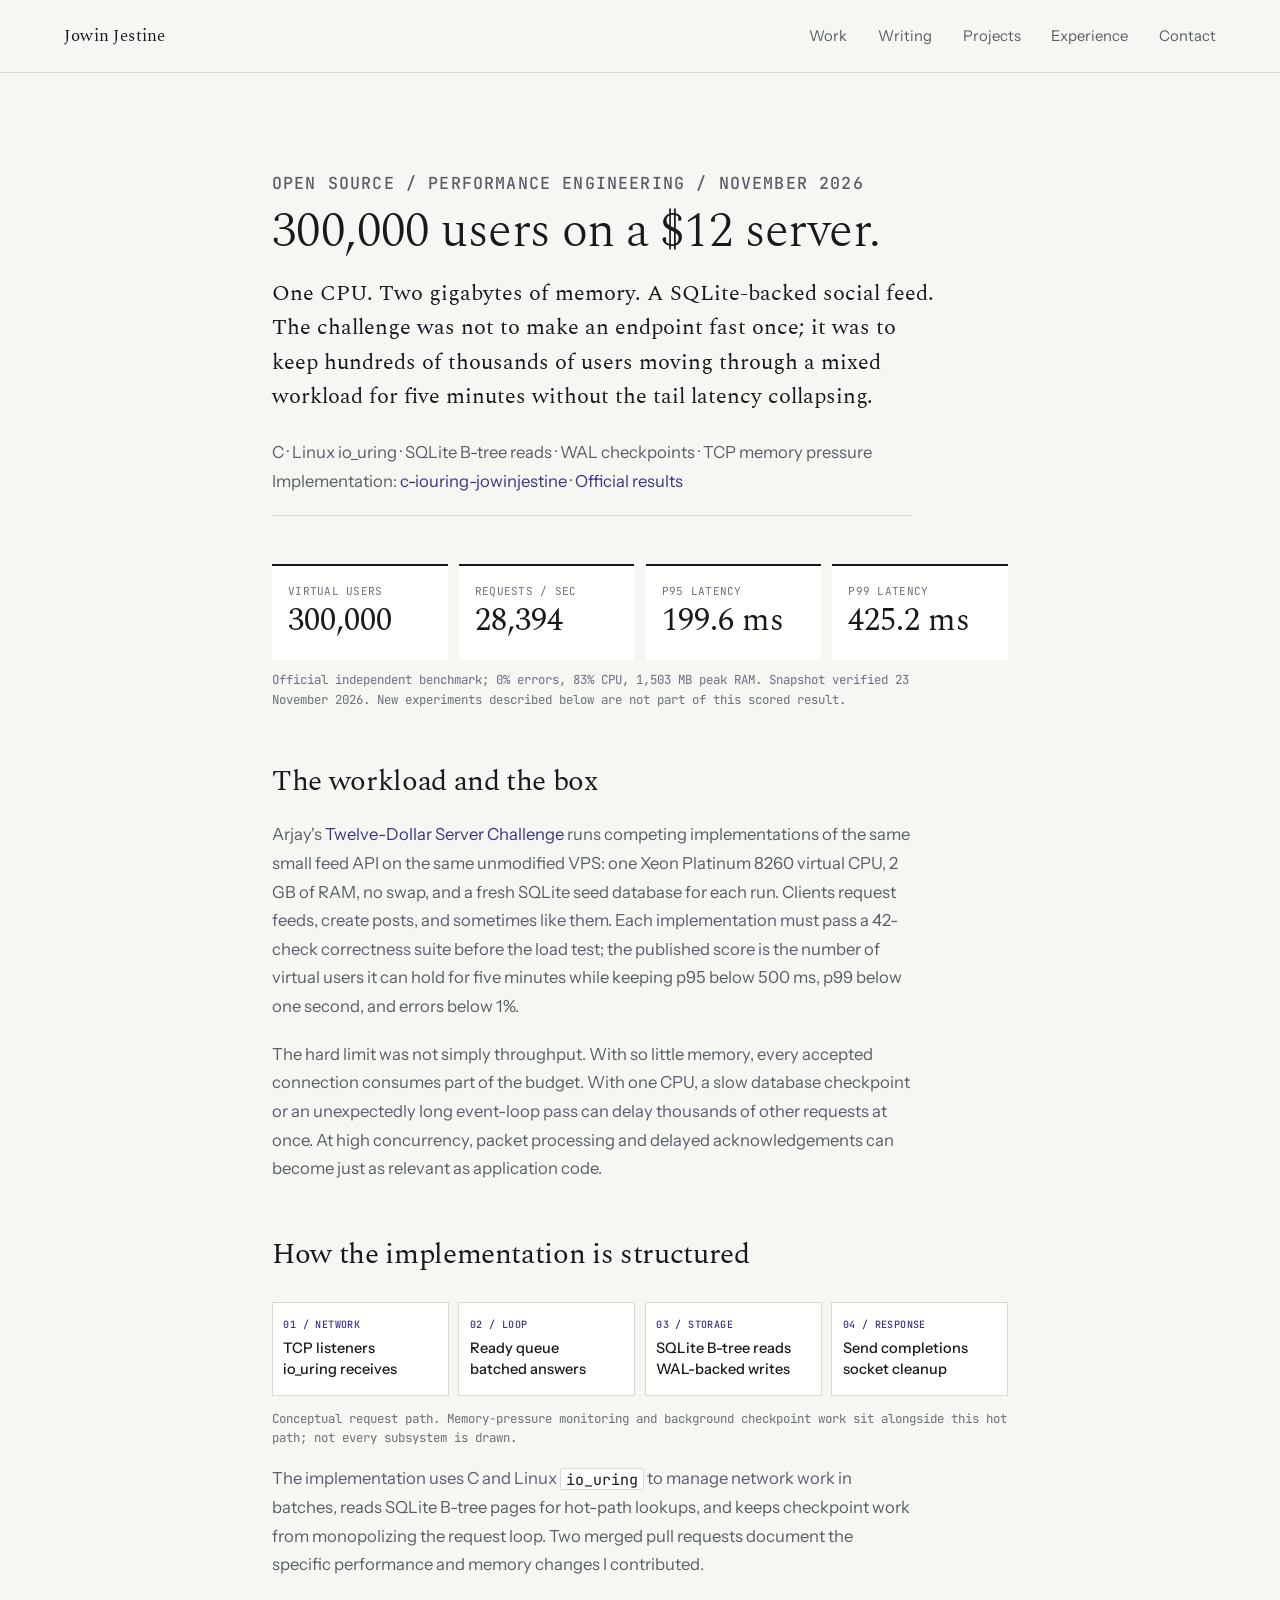
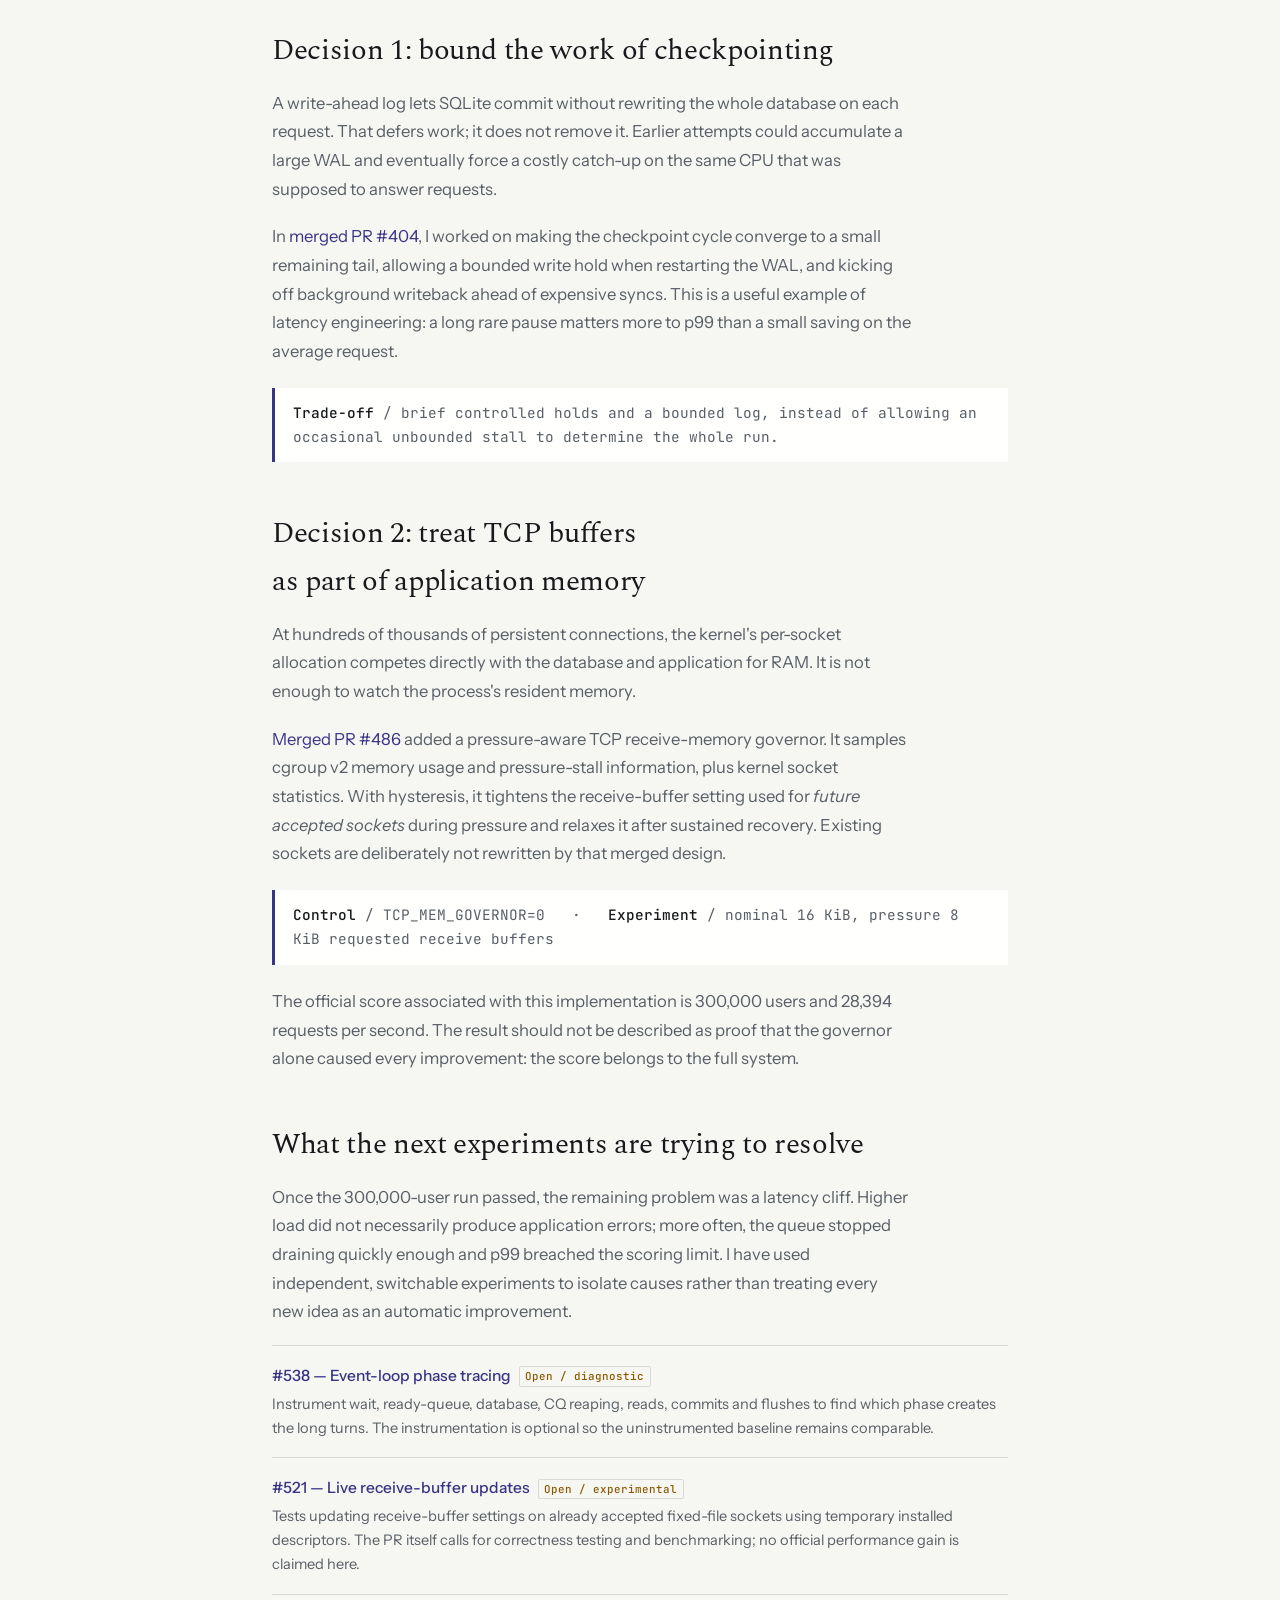
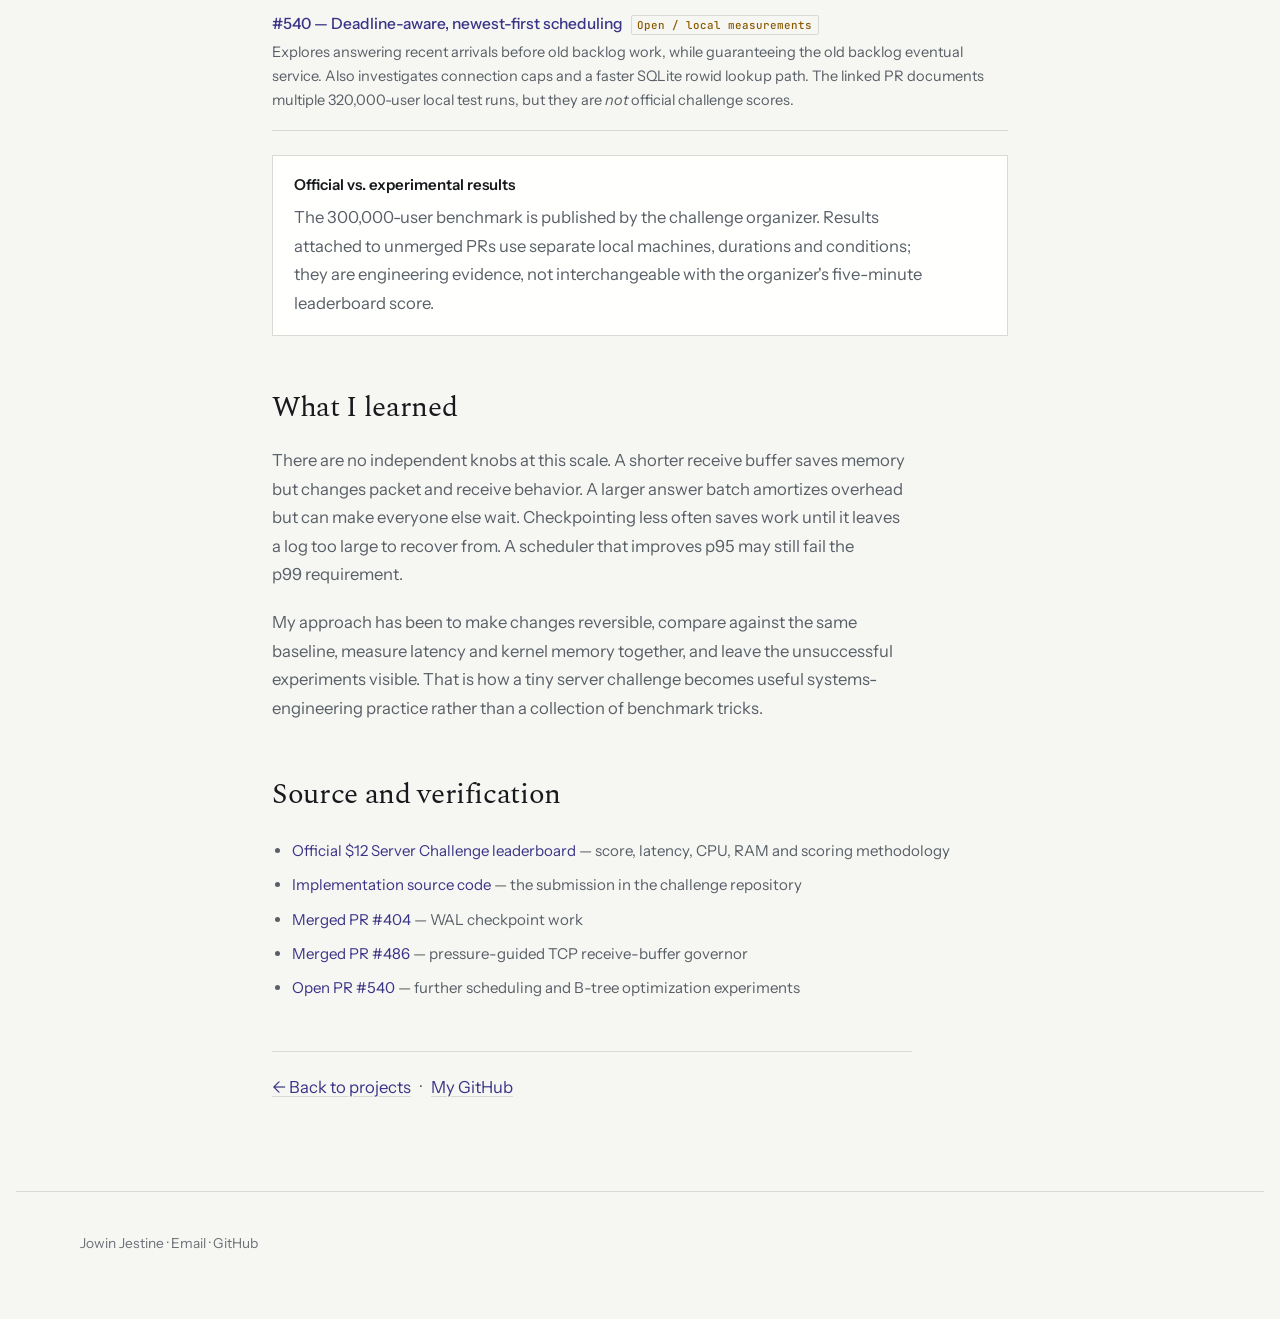
==== projects/twelve-dollar-server.html @ 4c132a5d "feat: add verified $12 Server Challenge engineering case study" ====
<!DOCTYPE html>
<html lang="en">
<head>
<meta charset="UTF-8" />
<meta name="viewport" content="width=device-width, initial-scale=1" />
<title>300,000 users on a $12 server — Jowin Jestine</title>
<meta name="description" content="Engineering case study: 300,000 concurrent virtual users and 28,394 requests/second on one 1-vCPU, 2-GB server, with C, io_uring, SQLite and pressure-aware memory control. Verified leaderboard results and the PR history." />
<meta name="theme-color" content="#f6f6f3" />
<link rel="canonical" href="https://jowinjestine.github.io/projects/twelve-dollar-server.html" />
<link rel="icon" href="/favicon.svg" type="image/svg+xml" />
<meta property="og:type" content="article" />
<meta property="og:title" content="300,000 users on a $12 server — Jowin Jestine" />
<meta property="og:description" content="What 1 vCPU and 2 GB taught me about io_uring, SQLite WAL, memory pressure and tail latency." />
<meta property="og:url" content="https://jowinjestine.github.io/projects/twelve-dollar-server.html" />
<meta property="og:image" content="https://jowinjestine.github.io/og-image.png" />
<meta name="twitter:card" content="summary_large_image" />
<link rel="preconnect" href="https://fonts.googleapis.com" />
<link rel="preconnect" href="https://fonts.gstatic.com" crossorigin />
<link href="https://fonts.googleapis.com/css2?family=Spectral:ital,wght@0,300;0,400;0,600;1,400&family=Instrument+Sans:wght@400;500;600&family=JetBrains+Mono:wght@400&display=swap" rel="stylesheet" />
<link rel="stylesheet" href="/styles.css?v=14" />
<link rel="stylesheet" href="/projects/server-challenge.css?v=1" />
</head>
<body>
<a class="skip" href="#main">Skip to content</a>
<header class="masthead">
  <a class="wordmark" href="/">Jowin&nbsp;Jestine</a>
  <nav aria-label="Sections">
    <a href="/#work">Work</a><a href="/#writing">Writing</a><a href="/#projects">Projects</a><a href="/#experience">Experience</a><a href="/#contact">Contact</a>
  </nav>
</header>
<main id="main">
<article class="post challenge-post">
  <p class="challenge-kicker">Open source / performance engineering / November 2026</p>
  <h1>300,000 users on a $12 server.</h1>
  <p class="challenge-lede">One CPU. Two gigabytes of memory. A SQLite-backed social feed. The challenge was not to make an endpoint fast once; it was to keep hundreds of thousands of users moving through a mixed workload for five minutes without the tail latency collapsing.</p>
  <p class="post-meta">C · Linux io_uring · SQLite B-tree reads · WAL checkpoints · TCP memory pressure<br />Implementation: <a href="https://github.com/arjaythedev/twelve-dollar-server-challenge/tree/main/submissions/c-iouring-jowinjestine">c-iouring-jowinjestine</a> · <a href="https://benchmarks.arjaythedev.com/12-dollar-server/leaderboard">Official results</a></p>

  <dl class="challenge-metrics" aria-label="Official five-minute hold results">
    <div><dt>Virtual users</dt><dd>300,000</dd></div>
    <div><dt>Requests / sec</dt><dd>28,394</dd></div>
    <div><dt>p95 latency</dt><dd>199.6 ms</dd></div>
    <div><dt>p99 latency</dt><dd>425.2 ms</dd></div>
  </dl>
  <p class="challenge-caption">Official independent benchmark; 0% errors, 83% CPU, 1,503 MB peak RAM. Snapshot verified 23 November 2026. New experiments described below are not part of this scored result.</p>

  <h2>The workload and the box</h2>
  <p>Arjay's <a href="https://github.com/arjaythedev/twelve-dollar-server-challenge">Twelve-Dollar Server Challenge</a> runs competing implementations of the same small feed API on the same unmodified VPS: one Xeon Platinum 8260 virtual CPU, 2 GB of RAM, no swap, and a fresh SQLite seed database for each run. Clients request feeds, create posts, and sometimes like them. Each implementation must pass a 42-check correctness suite before the load test; the published score is the number of virtual users it can hold for five minutes while keeping p95 below 500 ms, p99 below one second, and errors below 1%.</p>
  <p>The hard limit was not simply throughput. With so little memory, every accepted connection consumes part of the budget. With one CPU, a slow database checkpoint or an unexpectedly long event-loop pass can delay thousands of other requests at once. At high concurrency, packet processing and delayed acknowledgements can become just as relevant as application code.</p>

  <h2>How the implementation is structured</h2>
  <figure class="challenge-flow" aria-label="Simplified server request flow from sockets through scheduling to SQLite and replies">
    <div><dt>01 / network</dt><dd>TCP listeners<br />io_uring receives</dd></div>
    <div><dt>02 / loop</dt><dd>Ready queue<br />batched answers</dd></div>
    <div><dt>03 / storage</dt><dd>SQLite B-tree reads<br />WAL-backed writes</dd></div>
    <div><dt>04 / response</dt><dd>Send completions<br />socket cleanup</dd></div>
    <figcaption>Conceptual request path. Memory-pressure monitoring and background checkpoint work sit alongside this hot path; not every subsystem is drawn.</figcaption>
  </figure>
  <p>The implementation uses C and Linux <code>io_uring</code> to manage network work in batches, reads SQLite B-tree pages for hot-path lookups, and keeps checkpoint work from monopolizing the request loop. Two merged pull requests document the specific performance and memory changes I contributed.</p>

  <h2>Decision 1: bound the work of checkpointing</h2>
  <p>A write-ahead log lets SQLite commit without rewriting the whole database on each request. That defers work; it does not remove it. Earlier attempts could accumulate a large WAL and eventually force a costly catch-up on the same CPU that was supposed to answer requests.</p>
  <p>In <a href="https://github.com/arjaythedev/twelve-dollar-server-challenge/pull/404">merged PR #404</a>, I worked on making the checkpoint cycle converge to a small remaining tail, allowing a bounded write hold when restarting the WAL, and kicking off background writeback ahead of expensive syncs. This is a useful example of latency engineering: a long rare pause matters more to p99 than a small saving on the average request.</p>
  <div class="challenge-code"><strong>Trade-off</strong> / brief controlled holds and a bounded log, instead of allowing an occasional unbounded stall to determine the whole run.</div>

  <h2>Decision 2: treat TCP buffers as part of application memory</h2>
  <p>At hundreds of thousands of persistent connections, the kernel's per-socket allocation competes directly with the database and application for RAM. It is not enough to watch the process's resident memory.</p>
  <p><a href="https://github.com/arjaythedev/twelve-dollar-server-challenge/pull/486">Merged PR #486</a> added a pressure-aware TCP receive-memory governor. It samples cgroup v2 memory usage and pressure-stall information, plus kernel socket statistics. With hysteresis, it tightens the receive-buffer setting used for <em>future accepted sockets</em> during pressure and relaxes it after sustained recovery. Existing sockets are deliberately not rewritten by that merged design.</p>
  <div class="challenge-code"><strong>Control</strong> / TCP_MEM_GOVERNOR=0 &nbsp; · &nbsp; <strong>Experiment</strong> / nominal 16 KiB, pressure 8 KiB requested receive buffers</div>
  <p>The official score associated with this implementation is 300,000 users and 28,394 requests per second. The result should not be described as proof that the governor alone caused every improvement: the score belongs to the full system.</p>

  <h2>What the next experiments are trying to resolve</h2>
  <p>Once the 300,000-user run passed, the remaining problem was a latency cliff. Higher load did not necessarily produce application errors; more often, the queue stopped draining quickly enough and p99 breached the scoring limit. I have used independent, switchable experiments to isolate causes rather than treating every new idea as an automatic improvement.</p>
  <ul class="challenge-prs">
    <li><strong><a href="https://github.com/arjaythedev/twelve-dollar-server-challenge/pull/538">#538 — Event-loop phase tracing</a> <span class="challenge-status open">Open / diagnostic</span></strong><span>Instrument wait, ready-queue, database, CQ reaping, reads, commits and flushes to find which phase creates the long turns. The instrumentation is optional so the uninstrumented baseline remains comparable.</span></li>
    <li><strong><a href="https://github.com/arjaythedev/twelve-dollar-server-challenge/pull/521">#521 — Live receive-buffer updates</a> <span class="challenge-status open">Open / experimental</span></strong><span>Tests updating receive-buffer settings on already accepted fixed-file sockets using temporary installed descriptors. The PR itself calls for correctness testing and benchmarking; no official performance gain is claimed here.</span></li>
    <li><strong><a href="https://github.com/arjaythedev/twelve-dollar-server-challenge/pull/540">#540 — Deadline-aware, newest-first scheduling</a> <span class="challenge-status open">Open / local measurements</span></strong><span>Explores answering recent arrivals before old backlog work, while guaranteeing the old backlog eventual service. Also investigates connection caps and a faster SQLite rowid lookup path. The linked PR documents multiple 320,000-user local test runs, but they are <em>not</em> official challenge scores.</span></li>
  </ul>
  <div class="challenge-notice"><strong>Official vs. experimental results</strong><p>The 300,000-user benchmark is published by the challenge organizer. Results attached to unmerged PRs use separate local machines, durations and conditions; they are engineering evidence, not interchangeable with the organizer's five-minute leaderboard score.</p></div>

  <h2>What I learned</h2>
  <p>There are no independent knobs at this scale. A shorter receive buffer saves memory but changes packet and receive behavior. A larger answer batch amortizes overhead but can make everyone else wait. Checkpointing less often saves work until it leaves a log too large to recover from. A scheduler that improves p95 may still fail the p99 requirement.</p>
  <p>My approach has been to make changes reversible, compare against the same baseline, measure latency and kernel memory together, and leave the unsuccessful experiments visible. That is how a tiny server challenge becomes useful systems-engineering practice rather than a collection of benchmark tricks.</p>

  <h2>Source and verification</h2>
  <ul class="challenge-sources">
    <li><a href="https://benchmarks.arjaythedev.com/12-dollar-server/leaderboard">Official $12 Server Challenge leaderboard</a> — score, latency, CPU, RAM and scoring methodology</li>
    <li><a href="https://github.com/arjaythedev/twelve-dollar-server-challenge/tree/main/submissions/c-iouring-jowinjestine">Implementation source code</a> — the submission in the challenge repository</li>
    <li><a href="https://github.com/arjaythedev/twelve-dollar-server-challenge/pull/404">Merged PR #404</a> — WAL checkpoint work</li>
    <li><a href="https://github.com/arjaythedev/twelve-dollar-server-challenge/pull/486">Merged PR #486</a> — pressure-guided TCP receive-buffer governor</li>
    <li><a href="https://github.com/arjaythedev/twelve-dollar-server-challenge/pull/540">Open PR #540</a> — further scheduling and B-tree optimization experiments</li>
  </ul>
  <p class="post-back"><a href="/#projects">← Back to projects</a> &nbsp; · &nbsp; <a href="https://github.com/jowinjestine">My GitHub</a></p>
</article>
</main>
<footer><p>Jowin Jestine · <a href="mailto:jowinjestine@gmail.com">Email</a> · <a href="https://github.com/jowinjestine">GitHub</a></p></footer>
</body>
</html>
---- styles.css ----
/* ═══════════════════════════════════════════════════════════════════════
   Jowin Jestine — portfolio
   Concept: a lab printout. Neutral chart stock, ink type, hairline rules,
   and one bold element (the spectrum). Deliberately committed to a single
   light look rather than a dark variant; the whole idea is paper.
   ═══════════════════════════════════════════════════════════════════════ */

:root {
  /* Palette — five values and two status inks, nothing else */
  --paper:  #f6f6f3;
  --card:   #fffffe;
  --ink:    #17191c;
  --ink-2:  #585f66;
  --ink-3:  #6b7178;
  --rule:   #d9dad4;
  --accent: #3a3486;
  --ok:     #2c6047;
  --wait:   #8a5a00;

  /* Type */
  --display: 'Spectral', Georgia, 'Times New Roman', serif;
  --sans: 'Instrument Sans', system-ui, -apple-system, sans-serif;
  --mono: 'JetBrains Mono', ui-monospace, 'SF Mono', Menlo, monospace;

  /* Measure and rhythm */
  --page: 78rem;
  --text: 40rem;
  --gap: clamp(3.5rem, 7vw, 7rem);
}

*, *::before, *::after { box-sizing: border-box; }

html {
  color-scheme: light;
  -webkit-text-size-adjust: 100%;
  scroll-behavior: smooth;
}

body {
  margin: 0;
  background: var(--paper);
  color: var(--ink);
  font: 400 17px/1.65 var(--sans);
  font-feature-settings: 'kern' 1;
  -webkit-font-smoothing: antialiased;
  text-rendering: optimizeLegibility;
}

@media (prefers-reduced-motion: reduce) {
  html { scroll-behavior: auto; }
  *, *::before, *::after {
    animation-duration: 0.01ms !important;
    transition-duration: 0.01ms !important;
  }
}

/* ── Type basics ──────────────────────────────────────────────────────── */
h1, h2, h3, h4, h5 {
  font-family: var(--display);
  font-weight: 400;
  letter-spacing: -0.012em;
  margin: 0;
  text-wrap: balance;
}
p { margin: 0 0 1.15em; max-width: var(--text); text-wrap: pretty; }
p:last-child { margin-bottom: 0; }
strong { font-weight: 600; }

a { color: inherit; text-decoration: none; }

/* Links inside prose get an underline that sits away from the baseline */
.case a, .lede a, .projects a, .contact-list a, .pub a {
  text-decoration: underline;
  text-decoration-thickness: 1px;
  text-underline-offset: 0.22em;
  text-decoration-color: var(--rule);
  transition: text-decoration-color 0.15s, color 0.15s;
}
.case a:hover, .lede a:hover, .projects a:hover,
.contact-list a:hover, .pub a:hover {
  color: var(--accent);
  text-decoration-color: var(--accent);
}

:where(a, button, summary, [tabindex]):focus-visible {
  outline: 2px solid var(--accent);
  outline-offset: 3px;
  border-radius: 1px;
}

.skip {
  position: fixed;
  top: 0.5rem;
  left: 0.5rem;
  z-index: 100;
  padding: 0.6rem 1rem;
  background: var(--ink);
  color: var(--paper);
  font-size: 0.85rem;
  transform: translateY(-180%);
  transition: transform 0.16s ease;
}
.skip:focus-visible { transform: translateY(0); outline-offset: 0; }

/* ── Masthead ─────────────────────────────────────────────────────────── */
.masthead {
  position: sticky;
  top: 0;
  z-index: 50;
  display: flex;
  align-items: baseline;
  justify-content: space-between;
  gap: 2rem;
  padding: 1.35rem clamp(1.25rem, 5vw, 4rem);
  background: var(--paper);
  border-bottom: 1px solid var(--rule);
}
.wordmark {
  font-family: var(--display);
  font-size: 1.05rem;
  letter-spacing: 0.01em;
}
.masthead nav {
  display: flex;
  gap: clamp(1rem, 2.4vw, 2.1rem);
  font-size: 0.925rem;
  color: var(--ink-2);
}
.masthead nav a { padding-block: 0.15rem; transition: color 0.15s; }
.masthead nav a:hover { color: var(--ink); }

@media (max-width: 34rem) {
  .masthead { flex-direction: column; gap: 0.7rem; align-items: flex-start; }
  .masthead nav { flex-wrap: wrap; gap: 0.9rem; }
}

/* ── Page frame ───────────────────────────────────────────────────────── */
main {
  max-width: var(--page);
  margin: 0 auto;
  padding: 0 clamp(1.25rem, 5vw, 4rem);
}
section { padding-block: var(--gap); }
section + section { border-top: 1px solid var(--rule); }

/* ── Intro ────────────────────────────────────────────────────────────── */
.intro { padding-top: clamp(3.5rem, 9vw, 8rem); }
.intro h1 {
  font-size: clamp(2.4rem, 6.2vw, 4.35rem);
  line-height: 1.045;
  font-weight: 300;
  margin-bottom: clamp(1.75rem, 4vw, 2.75rem);
  max-width: 34ch;
}
.lede {
  font-size: clamp(1.03rem, 1.35vw, 1.14rem);
  color: var(--ink-2);
  max-width: 46rem;
}
.lede strong { color: var(--ink); }

/* The spectrum: the one bold element on the page */
.spectrum-figure {
  margin: clamp(2.75rem, 6vw, 4.5rem) 0 0;
}
#spectrum {
  display: block;
  width: 100%;
  height: auto;
  max-height: 320px;
}
.spectrum-figure figcaption {
  max-width: 42rem;
  margin-top: 1.35rem;
  padding-top: 1.1rem;
  border-top: 1px solid var(--rule);
  font-size: 0.9rem;
  line-height: 1.6;
  color: var(--ink-2);
}

/* Fact list */
.facts {
  display: grid;
  grid-template-columns: repeat(auto-fit, minmax(11rem, 1fr));
  gap: 1.5rem 2rem;
  margin: clamp(2.5rem, 5vw, 3.75rem) 0 0;
  padding-top: 1.75rem;
  border-top: 1px solid var(--rule);
}
.facts dt {
  font-size: 0.78rem;
  color: var(--ink-3);
  margin-bottom: 0.3rem;
}
.facts dd { margin: 0; font-size: 0.95rem; }

/* ── Section heads ────────────────────────────────────────────────────── */
.section-head { margin-bottom: clamp(2.25rem, 4.5vw, 3.5rem); }
.section-head h2 {
  font-size: clamp(1.6rem, 3vw, 2.15rem);
  font-weight: 400;
  margin-bottom: 0.9rem;
}
.section-head p { color: var(--ink-2); max-width: 44rem; }

/* ── Work entries ─────────────────────────────────────────────────────── */
.entry {
  padding-block: clamp(1.9rem, 3.6vw, 2.6rem);
  border-top: 1px solid var(--rule);
}
.entry:last-child { border-bottom: 1px solid var(--rule); }
.entry h3 {
  font-size: clamp(1.25rem, 2.1vw, 1.55rem);
  line-height: 1.25;
  margin-bottom: 0.7rem;
  max-width: 30ch;
}
.entry-line { color: var(--ink-2); max-width: 44rem; margin-bottom: 0.85rem; }
.entry-meta {
  display: flex;
  flex-wrap: wrap;
  align-items: center;
  gap: 0.55rem 0.85rem;
  font-size: 0.85rem;
  color: var(--ink-3);
  margin-bottom: 0;
  max-width: none;
}

.tag {
  display: inline-block;
  padding: 0.16rem 0.5rem;
  border: 1px solid currentColor;
  border-radius: 2px;
  font-size: 0.755rem;
  letter-spacing: 0.005em;
  line-height: 1.5;
}
.tag.ok { color: var(--ok); }
.tag.wait { color: var(--wait); }

/* Disclosure — a quiet text control, not a button */
.entry details { margin-top: 1.4rem; }
.entry summary {
  display: inline-flex;
  align-items: baseline;
  gap: 0.5rem;
  cursor: pointer;
  font-size: 0.92rem;
  color: var(--accent);
  list-style: none;
  width: fit-content;
}
.entry summary::-webkit-details-marker { display: none; }
.entry summary::before {
  content: '';
  width: 0.62rem;
  height: 1px;
  background: currentColor;
  transform: translateY(-0.32em);
  transition: width 0.18s ease;
}
.entry summary:hover::before { width: 1.15rem; }
.entry summary > span {
  border-bottom: 1px solid transparent;
  transition: border-color 0.15s;
}
.entry summary:hover > span { border-bottom-color: var(--accent); }
.entry details[open] summary { margin-bottom: 1.9rem; }
.entry details[open] summary > span { border-bottom-color: var(--rule); }

/* Case study body */
.case {
  border-left: 1px solid var(--rule);
  padding-left: clamp(1.1rem, 3vw, 2.25rem);
  max-width: 46rem;
}
.case h4 {
  font-size: 1.22rem;
  font-weight: 400;
  margin: 2.3rem 0 0.9rem;
  letter-spacing: 0;
}
.case > h4:first-child { margin-top: 0; }
.case h5 {
  font-family: var(--sans);
  font-size: 0.945rem;
  font-weight: 600;
  letter-spacing: 0;
  margin: 1.5rem 0 0.5rem;
  color: var(--ink);
}
.case p { color: var(--ink-2); font-size: 0.985rem; }

.guarantees { margin: 0; padding: 0; list-style: none; }
.guarantees li {
  position: relative;
  padding-left: 1.4rem;
  margin-bottom: 0.6rem;
  color: var(--ink-2);
  font-size: 0.985rem;
  max-width: 44rem;
}
.guarantees li:last-child { margin-bottom: 0; }
/* A small square, not the usual bullet dot */
.guarantees li::before {
  content: '';
  position: absolute;
  left: 0.1rem;
  top: 0.66em;
  width: 5px;
  height: 5px;
  background: var(--ok);
}

/* ── Projects ─────────────────────────────────────────────────────────── */
.projects { list-style: none; margin: 0; padding: 0; }
.projects > li {
  padding-block: clamp(1.75rem, 3.2vw, 2.35rem);
  border-top: 1px solid var(--rule);
}
.projects > li:last-child { border-bottom: 1px solid var(--rule); }
.projects h3 {
  font-size: clamp(1.15rem, 1.8vw, 1.35rem);
  margin-bottom: 0.65rem;
}
.projects p { color: var(--ink-2); }
.repo-stat { color: var(--ink-3); font-variant-numeric: tabular-nums; }

.aside {
  margin-top: 1.1rem;
  padding-top: 1rem;
  border-top: 1px dotted var(--rule);
  font-size: 0.915rem;
  color: var(--ink-3);
  max-width: 42rem;
}

/* ── Experience ───────────────────────────────────────────────────────── */
.roles { list-style: none; margin: 0; padding: 0; }
.roles > li {
  display: grid;
  grid-template-columns: 9.5rem 1fr;
  gap: 0.5rem 2.5rem;
  padding-block: clamp(1.5rem, 2.8vw, 2rem);
  border-top: 1px solid var(--rule);
}
.roles > li:last-child { border-bottom: 1px solid var(--rule); }
.role-when {
  font-size: 0.86rem;
  color: var(--ink-3);
  font-variant-numeric: tabular-nums;
  padding-top: 0.3rem;
}
.role-what h3 { font-size: 1.1rem; margin-bottom: 0.5rem; }
.role-what p { color: var(--ink-2); font-size: 0.985rem; }

.edu {
  margin-top: 2rem;
  font-size: 0.925rem;
  color: var(--ink-3);
  max-width: 44rem;
}

@media (max-width: 40rem) {
  .roles > li { grid-template-columns: 1fr; gap: 0.35rem; }
  .role-when { padding-top: 0; }
}

/* ── Writing ──────────────────────────────────────────────────────────── */
.pub {
  padding-block: clamp(1.75rem, 3.2vw, 2.35rem);
  border-top: 1px solid var(--rule);
}
.pub:last-of-type { border-bottom: 1px solid var(--rule); }
.pub h3 {
  font-size: clamp(1.15rem, 1.9vw, 1.4rem);
  line-height: 1.3;
  margin-bottom: 0.5rem;
  max-width: 40ch;
}
.pub-meta { font-size: 0.875rem; color: var(--ink-3); margin-bottom: 1rem; }
.pub p { color: var(--ink-2); }

.pub-figures {
  display: flex;
  flex-wrap: wrap;
  gap: 2.25rem;
  margin: 1.4rem 0 0;
  padding: 1.1rem 0 0;
  border-top: 1px solid var(--rule);
}
.pub-figures dt { font-size: 0.78rem; color: var(--ink-3); margin-bottom: 0.2rem; }
.pub-figures dd {
  margin: 0;
  font-family: var(--display);
  font-size: 1.5rem;
  font-variant-numeric: tabular-nums;
}

/* ── About ────────────────────────────────────────────────────────────── */
.about-cols {
  display: grid;
  grid-template-columns: 1.15fr 1fr;
  gap: clamp(2rem, 5vw, 4.5rem);
}
.about-cols p { color: var(--ink-2); }
.tools-head {
  font-family: var(--sans);
  font-size: 0.8rem;
  font-weight: 600;
  color: var(--ink-3);
  letter-spacing: 0;
  margin-bottom: 0.85rem;
}
.tools { font-size: 0.945rem; color: var(--ink-2); }

@media (max-width: 46rem) {
  .about-cols { grid-template-columns: 1fr; }
}

/* ── Contact ──────────────────────────────────────────────────────────── */
.contact-list { list-style: none; margin: 0; padding: 0; max-width: 34rem; }
.contact-list li {
  display: flex;
  align-items: baseline;
  justify-content: space-between;
  gap: 2rem;
  padding-block: 0.95rem;
  border-top: 1px solid var(--rule);
}
.contact-list li:last-child { border-bottom: 1px solid var(--rule); }
.contact-list span { font-size: 0.82rem; color: var(--ink-3); }
.contact-list a { font-size: 0.985rem; }

/* ── Footer ───────────────────────────────────────────────────────────── */
footer {
  max-width: var(--page);
  margin: 0 auto;
  padding: 2.5rem clamp(1.25rem, 5vw, 4rem) 4rem;
  border-top: 1px solid var(--rule);
}
footer p { font-size: 0.86rem; color: var(--ink-3); margin: 0; }

/* ── Print: it is a lab printout, so let it print like one ───────────── */
@media print {
  .masthead, .skip, footer { display: none; }
  body { background: #fff; font-size: 11pt; }
  section + section { border-top: 1px solid #ccc; }
  .entry details { display: block; }
  .case { border-left: none; padding-left: 0; }
  a { text-decoration: none; }
}

/* ═══════════════════════════════════════════════════════════════════════
   FIGURES
   Diagrams drawn in the same ink as the type: hairline boxes, no fills
   beyond a faint lift off the paper, and colour only where it carries a
   meaning already established elsewhere on the page (green in spec, amber
   needs attention). Numbered and captioned, the way a paper does it.
   ═══════════════════════════════════════════════════════════════════════ */

.fig {
  margin: 2rem 0 2.25rem;
  overflow-x: auto;          /* narrow screens scroll the diagram, not the page */
  padding-bottom: 0.25rem;
}
.fig svg { display: block; width: 100%; height: auto; }

.fig figcaption,
.spectrum-figure figcaption {
  max-width: 42rem;
  margin-top: 1rem;
  padding-top: 0.9rem;
  border-top: 1px solid var(--rule);
  font-size: 0.875rem;
  line-height: 1.6;
  color: var(--ink-2);
}
.fig figcaption b,
.spectrum-figure figcaption b {
  font-weight: 600;
  color: var(--ink);
}

/* Boxes */
.fig .b { fill: var(--card); stroke: var(--ink); stroke-width: 1; }
.fig .b.ok { stroke: var(--ok); }
.fig .b.wait { stroke: var(--wait); }

/* Labels inside a figure. Monospace is allowed here and nowhere else:
   these are readings and edge annotations, not interface furniture. */
.fig .t {
  font: 500 12px var(--sans);
  fill: var(--ink);
  text-anchor: middle;
}
.fig .l {
  font: 400 10.5px var(--mono);
  fill: var(--ink-3);
  text-anchor: middle;
}
.fig .l.ls { text-anchor: start; }
.fig .l.le { text-anchor: end; }

/* Edges */
.fig .e {
  fill: none;
  stroke: var(--ink);
  stroke-width: 1;
  marker-end: url(#ar);
}
.fig .e.dash { stroke: var(--ink-3); stroke-dasharray: 4 3; }
.fig .e.ok { stroke: var(--ok); }
.fig .e.wait { stroke: var(--wait); }

/* Scales and bands */
.fig .ax { stroke: var(--rule); stroke-width: 1; fill: none; }
.fig .mid { stroke: var(--ink-3); stroke-width: 1; stroke-dasharray: 3 3; }
.fig .band { stroke-width: 1; fill-opacity: 0.09; }
.fig .band.ok { stroke: var(--ok); fill: var(--ok); }
.fig .band.wait { stroke: var(--wait); fill: var(--wait); }
.fig .band.rev { stroke: var(--ink-3); fill: var(--ink-3); }
.fig .track { fill: none; stroke: var(--rule); stroke-width: 1; }
.fig .fill { fill: var(--accent); }

@media print {
  .fig { overflow: visible; }
  .fig svg { min-width: 0 !important; }
}

/* ── The hook: the sentence that should make you open the case study ───── */
.hook {
  font-family: var(--display);
  font-size: 1.1rem;
  font-style: italic;
  line-height: 1.5;
  color: var(--ink);
  max-width: 38rem;
  margin: 1.1rem 0 0;
  padding-left: 1.05rem;
  border-left: 2px solid var(--accent);
}
.entry .fig { margin: 1.6rem 0 1.4rem; }
.entry details { margin-top: 1.5rem; }

/* ═══════════════════════════════════════════════════════════════════════
   FIGURE MOTION
   Each animation demonstrates the mechanism its figure describes: an event
   is dropped and later recovered, a reading crosses a reference range, an
   order is withdrawn part-way. Nothing here is ambient. Animations start
   when the figure is scrolled into view and never run under reduced motion.
   ═══════════════════════════════════════════════════════════════════════ */

/* ── The failure list: an entry point that poses problems, not answers ── */
.failures { margin: 0 0 clamp(2rem, 4vw, 3rem); }
.failures-lead {
  font-family: var(--display);
  font-size: 1.16rem;
  line-height: 1.45;
  color: var(--ink);
  max-width: 36rem;
  margin-bottom: 1.2rem;
}
.failure-list {
  list-style: none;
  margin: 0;
  padding: 0;
  display: grid;
  grid-template-columns: repeat(auto-fit, minmax(19rem, 1fr));
  gap: 0;
  border-top: 1px solid var(--rule);
}
.failure-list li { border-bottom: 1px solid var(--rule); }
.failure-list button {
  display: block;
  width: 100%;
  text-align: left;
  padding: 0.95rem 2.2rem 0.95rem 1.5rem;
  font: 400 0.99rem/1.45 var(--sans);
  color: var(--ink-2);
  background: none;
  border: 0;
  cursor: pointer;
  position: relative;
  transition: color 0.15s, background-color 0.15s;
}
.failure-list button::before {
  content: '';
  position: absolute;
  left: 0.35rem;
  top: 1.42em;
  width: 5px;
  height: 5px;
  background: var(--wait);
  transition: background-color 0.15s;
}
.failure-list button:hover {
  color: var(--ink);
  background: color-mix(in srgb, var(--accent) 4%, transparent);
}
.failure-list button:hover::before { background: var(--accent); }

/* Where the reader lands after picking a failure */
.entry.landed > h3 { color: var(--accent); }

/* ── The spectrum readout ──────────────────────────────────────────────── */
.readout {
  min-height: 4.4rem;
  margin-top: 0.9rem;
  padding-top: 0.85rem;
  border-top: 1px solid var(--rule);
  max-width: 46rem;
}
.readout p { margin: 0; max-width: none; }
.readout-hint { font-size: 0.9rem; color: var(--ink-3); }
.readout-name {
  font-family: var(--display);
  font-size: 1.15rem;
  color: var(--ink);
  margin-right: 0.6rem;
}
.readout-ppm {
  font: 400 0.82rem var(--mono);
  color: var(--accent);
  font-variant-numeric: tabular-nums;
}
.readout-note {
  display: block;
  margin-top: 0.3rem;
  font-size: 0.925rem;
  line-height: 1.55;
  color: var(--ink-2);
}
#spectrum { cursor: crosshair; }
#spectrum:focus-visible { outline: 2px solid var(--accent); outline-offset: 4px; }

/* ── Motion for the three figures added later ──────────────────────────── */

/* ── The portrait, set like an author photo beside standing text ───────── */
.intro-body {
  display: grid;
  grid-template-columns: 1fr auto;
  gap: clamp(1.5rem, 4vw, 3.25rem);
  align-items: start;
}
.portrait { margin: 0; }
.portrait img {
  display: block;
  width: clamp(104px, 15vw, 168px);
  height: auto;
  border: 1px solid var(--rule);
  filter: grayscale(0.12);
}
@media (max-width: 40rem) {
  .intro-body { grid-template-columns: 1fr; }
  .portrait img { width: 116px; }
}

/* ── Question-first work section ───────────────────────────────────────
   The entries are hidden only once JavaScript confirms it can reveal them
   again, so a reader without it still gets every case study. In this mode a
   question opens the study directly, because two clicks for one intention
   is one click too many. ──────────────────────────────────────────────── */
#work.focus .entry { display: none; }
#work.focus .entry.shown { display: block; }
#work.focus .entry summary { display: none; }
#work.focus .entry details { margin-top: 0; }
#work:not(.focus) .entry-back { display: none; }

.entry { scroll-margin-top: 92px; }
.entry-back { margin-top: 1.9rem; }

.failure-list button.active {
  color: var(--ink);
  background: color-mix(in srgb, var(--accent) 7%, transparent);
}
.failure-list button.active::before { background: var(--accent); }

.failures-foot { margin: 1.3rem 0 0; }
.show-all, .back-to-list {
  background: none;
  border: 0;
  padding: 0;
  cursor: pointer;
  font: 400 0.92rem var(--sans);
  color: var(--accent);
  border-bottom: 1px solid var(--rule);
  transition: border-color 0.15s;
}
.show-all:hover, .back-to-list:hover { border-bottom-color: var(--accent); }

.group-label {
  font-size: 0.82rem;
  color: var(--ink-3);
  margin: 0 0 0.65rem;
}
.projects + .group-label { margin-top: clamp(2rem, 4vw, 3rem); }

/* ── Project gallery: a scroll-snap strip, never an auto-rotating carousel
      that moves while somebody is reading it. ─────────────────────────── */
.gallery { margin: 1.5rem 0 0; }
.gallery-track {
  display: grid;
  grid-auto-flow: column;
  grid-auto-columns: min(100%, 34rem);
  gap: 1rem;
  overflow-x: auto;
  scroll-snap-type: x mandatory;
  scroll-behavior: smooth;
  padding-bottom: 0.6rem;
  scrollbar-width: thin;
}
.gallery-track:focus-visible { outline: 2px solid var(--accent); outline-offset: 4px; }
.gallery-track figure { margin: 0; scroll-snap-align: start; }
.gallery-track img {
  display: block;
  width: 100%;
  height: auto;
  border: 1px solid var(--rule);
}
.gallery-track figcaption {
  margin-top: 0.6rem;
  font-size: 0.85rem;
  line-height: 1.5;
  color: var(--ink-3);
}
.gallery-nav { display: flex; gap: 1.4rem; margin: 0.9rem 0 0; }
.gallery-nav button {
  background: none;
  border: 0;
  padding: 0;
  cursor: pointer;
  font: 400 0.88rem var(--sans);
  color: var(--accent);
  border-bottom: 1px solid var(--rule);
  transition: border-color 0.15s, color 0.15s;
}
.gallery-nav button:hover { border-bottom-color: var(--accent); }
.gallery-nav button[disabled] {
  color: var(--ink-3);
  cursor: default;
  border-bottom-color: transparent;
}

@media (prefers-reduced-motion: reduce) {
  .gallery-track { scroll-behavior: auto; }
}
@media (prefers-reduced-motion: no-preference) {
  @keyframes revealEntry {
    from { opacity: 0; transform: translateY(6px); }
    to   { opacity: 1; transform: translateY(0); }
  }
  #work.focus .entry.shown { animation: revealEntry 0.34s cubic-bezier(.25,.9,.3,1) both; }
}

/* A class-level display beats the browser's [hidden] rule, so say it again. */
.gallery-nav[hidden] { display: none; }

/* Start-here sits beside the read-all control */
.failures-foot { display: flex; flex-wrap: wrap; gap: 0.6rem 1.8rem; }
.start-here {
  background: none;
  border: 0;
  padding: 0;
  cursor: pointer;
  font: 400 0.92rem var(--sans);
  color: var(--accent);
  border-bottom: 1px solid var(--accent);
}
.start-here:hover { border-bottom-color: var(--ink); color: var(--ink); }

/* Motion for the ONNX graph figure: one token per branch, meeting at Min */

/* Motion for the receipt lifecycle figure */

/* ── What he is looking for. High on the page, because a recruiter who
      cannot tell whether you are open assumes you are not. ───────────── */
.seeking {
  margin: clamp(2rem, 4vw, 2.75rem) 0 0;
  padding: 1.15rem 1.35rem;
  border: 1px solid var(--rule);
  border-left: 2px solid var(--accent);
  background: var(--card);
  font-size: 1.01rem;
  line-height: 1.6;
  color: var(--ink-2);
  max-width: 46rem;
}
.seeking span {
  display: block;
  font-size: 0.78rem;
  color: var(--ink-3);
  margin-bottom: 0.35rem;
}

/* CV sits in the masthead as well as the footer */
.nav-cv {
  border-bottom: 1px solid var(--rule);
  transition: border-color 0.15s, color 0.15s;
}
.nav-cv:hover { border-bottom-color: var(--accent); color: var(--accent); }

/* ── A scannable stack beside the prose one. The paragraph reads better;
      this is what survives someone pressing Ctrl-F for "dbt". ────────── */
.stack {
  display: grid;
  grid-template-columns: repeat(auto-fit, minmax(19rem, 1fr));
  gap: 0;
  margin: clamp(2.25rem, 4vw, 3rem) 0 0;
  border-top: 1px solid var(--rule);
}
.stack > div {
  padding: 0.9rem 1.5rem 0.9rem 0;
  border-bottom: 1px solid var(--rule);
}
.stack dt {
  font-size: 0.78rem;
  color: var(--ink-3);
  margin-bottom: 0.28rem;
}
.stack dd {
  margin: 0;
  font-size: 0.94rem;
  line-height: 1.5;
  color: var(--ink);
}

/* ── Steppable figures ────────────────────────────────────────────────
   No figure moves on its own. Picking a step dims the parts that are not
   involved and says what happens on that path, so the motion answers a
   click rather than running in the background. ──────────────────────── */
.fig .steps {
  display: flex;
  flex-wrap: wrap;
  gap: 0.5rem 0.6rem;
  margin-top: 1.1rem;
}
.fig .steps button {
  padding: 0.36rem 0.78rem;
  font: 400 0.875rem var(--sans);
  color: var(--ink-2);
  background: var(--card);
  border: 1px solid var(--rule);
  border-radius: 2px;
  cursor: pointer;
  transition: border-color 0.15s, color 0.15s, background-color 0.15s;
}
.fig .steps button:hover { color: var(--ink); border-color: var(--ink-3); }
.fig .steps button[aria-pressed="true"] {
  color: var(--accent);
  border-color: var(--accent);
  background: color-mix(in srgb, var(--accent) 7%, transparent);
}
.fig .step-note {
  min-height: 2.9em;
  margin: 0.75rem 0 0;
  font-size: 0.9rem;
  line-height: 1.55;
  color: var(--ink-2);
  max-width: 42rem;
}

.fig [data-s] { transition: opacity 0.18s ease; }
.fig[data-step="1"] [data-s]:not([data-s~="1"]),
.fig[data-step="2"] [data-s]:not([data-s~="2"]),
.fig[data-step="3"] [data-s]:not([data-s~="3"]) { opacity: 0.14; }

/* Year and measured figures on a case study */
.when { color: var(--ink-3); font-variant-numeric: tabular-nums; }
.measured {
  margin: 0.65rem 0 0;
  font-size: 0.88rem;
  line-height: 1.55;
  color: var(--ink-2);
  max-width: 44rem;
}
.measured span {
  color: var(--ink-3);
  margin-right: 0.5rem;
}

/* ── A written post. One column, nothing else competing with it. ─────── */
.post {
  max-width: 40rem;
  margin: 0 auto;
  padding-block: clamp(3rem, 8vw, 6rem) var(--gap);
}
.post h1 {
  font-size: clamp(2rem, 4.6vw, 3.05rem);
  font-weight: 300;
  line-height: 1.1;
  margin-bottom: 1.1rem;
}
.post-meta {
  font-size: 0.9rem;
  color: var(--ink-3);
  margin-bottom: clamp(2rem, 4vw, 3rem);
  padding-bottom: 1.2rem;
  border-bottom: 1px solid var(--rule);
}
.post h2 {
  font-size: 1.42rem;
  font-weight: 400;
  margin: 2.6rem 0 0.9rem;
}
.post p { font-size: 1.04rem; line-height: 1.72; color: var(--ink-2); }
.post code {
  font: 400 0.9em var(--mono);
  color: var(--ink);
  background: var(--card);
  border: 1px solid var(--rule);
  border-radius: 2px;
  padding: 0.06em 0.32em;
}
.post-back {
  margin-top: 2.8rem;
  padding-top: 1.3rem;
  border-top: 1px solid var(--rule);
}
.post-back a {
  color: var(--accent);
  text-decoration: underline;
  text-decoration-thickness: 1px;
  text-underline-offset: 0.22em;
  text-decoration-color: var(--rule);
}
.post-back a:hover { text-decoration-color: var(--accent); }
---- projects/server-challenge.css ----
/* $12 Server Challenge feature — designed to match the portfolio's paper/ink system. */
.challenge-kicker { margin: 0 0 .45rem; font: 500 .7rem/1.5 var(--mono); text-transform: uppercase; letter-spacing: .07em; color: var(--accent); }
.challenge-feature { background: linear-gradient(105deg, rgba(58,52,134,.055), transparent 68%); padding-inline: clamp(.9rem, 2vw, 1.5rem); }
.challenge-feature h3 { font-size: clamp(1.5rem,2.7vw,2rem); }
.challenge-feature h3 a { color: var(--ink); text-decoration: none; }
.challenge-feature h3 a:hover { color: var(--accent); text-decoration: underline; text-underline-offset: .16em; }
.challenge-feature .challenge-note { font-size: .84rem; color: var(--ink-3); }
.challenge-metrics { display:grid; grid-template-columns:repeat(4,minmax(0,1fr)); gap: .7rem; margin:1.5rem 0; }
.challenge-metrics > div { background: var(--card); border-top:2px solid var(--ink); padding:.85rem .85rem .95rem; min-width:0; }
.challenge-metrics dt { font: 400 .69rem/1.5 var(--mono); text-transform: uppercase; color:var(--ink-3); letter-spacing:.025em; }
.challenge-metrics dd { margin: .16rem 0 0; font: 400 clamp(1.25rem,2.65vw,1.82rem)/1.2 var(--display); color:var(--ink); font-variant-numeric:tabular-nums; overflow-wrap:anywhere; }
.challenge-intro-link { margin-top: 1.1rem; padding: .9rem 0 .15rem; border-top:1px solid var(--rule); font-size:.92rem; color:var(--ink-2); max-width:none; }
.challenge-intro-link strong { font-weight:600; color:var(--ink); }
.challenge-intro-link a { color:var(--accent); text-decoration:underline; text-underline-offset:.18em; }
.challenge-post { max-width: 46rem; }
.challenge-post .challenge-lede { font:400 clamp(1.17rem,2.2vw,1.4rem)/1.52 var(--display); color:var(--ink); max-width:42rem; }
.challenge-post .challenge-metrics { margin:2.1rem 0 .65rem; }
.challenge-post .challenge-metrics > div { padding:1.1rem 1rem 1.2rem; }
.challenge-post .challenge-metrics dd { font-size: clamp(1.35rem,3vw,2rem); }
.challenge-caption { font:400 .78rem/1.6 var(--mono) !important; color:var(--ink-3) !important; }
.challenge-post a { color:var(--accent); text-underline-offset:.2em; }
.challenge-post h2 { font-size:clamp(1.44rem,2.6vw,1.8rem); margin-top:3rem; }
.challenge-flow { margin:1.5rem 0 1rem; display:grid; grid-template-columns:repeat(4,minmax(0,1fr)); gap:.6rem; }
.challenge-flow > div { border:1px solid var(--rule); background:var(--card); padding:.9rem .65rem; min-width:0; }
.challenge-flow dt { color:var(--accent); font:500 .63rem/1.4 var(--mono); letter-spacing:.04em; margin:0 0 .4rem; text-transform:uppercase; }
.challenge-flow dd { margin:0; font:500 .91rem/1.45 var(--sans); overflow-wrap:anywhere; }
.challenge-flow figcaption { grid-column:1/-1; font:400 .78rem/1.6 var(--mono); color:var(--ink-3); padding-top:.2rem; }
.challenge-code { border-left:3px solid var(--accent); padding:.8rem 1.1rem; background:var(--card); margin:1.4rem 0; font:400 .9rem/1.7 var(--mono); color:var(--ink-2); overflow-x:auto; }
.challenge-code strong {color:var(--ink);font-weight:500}
.challenge-prs { margin:1rem 0 1.5rem; padding:0; list-style:none; border-top:1px solid var(--rule); }
.challenge-prs li { border-bottom:1px solid var(--rule); padding:1.1rem 0; }
.challenge-prs strong {display:block; font:500 .97rem/1.55 var(--sans);}
.challenge-prs span {display:block;color:var(--ink-2);font-size:.91rem;line-height:1.65;margin-top:.25rem}
.challenge-status {display:inline!important; font:500 .68rem/1.5 var(--mono)!important; border:1px solid var(--rule);border-radius:2px; color:var(--ok)!important; padding:.13rem .35rem;margin-left:.3rem;}
.challenge-status.open {color:var(--wait)!important;}
.challenge-notice { border:1px solid var(--rule); padding:1.1rem 1.3rem; margin:1.4rem 0; background:var(--card); }
.challenge-notice strong {display:block; margin-bottom:.3rem; font-size:.94rem;}
.challenge-notice p:last-child {margin:0;}
.challenge-sources {margin:1rem 0 2rem;padding-left:1.25rem;color:var(--ink-2);}
.challenge-sources li {padding:.3rem 0;font-size:.94rem;}
@media(max-width:680px) { .challenge-metrics {grid-template-columns:repeat(2,minmax(0,1fr));}.challenge-flow {grid-template-columns:repeat(2,minmax(0,1fr));} }
@media(max-width:370px) { .challenge-metrics dd {font-size:1.2rem;}.challenge-flow {grid-template-columns:1fr;} }
@media print { .challenge-feature {background:none;} .challenge-metrics > div,.challenge-flow > div {break-inside:avoid;} }
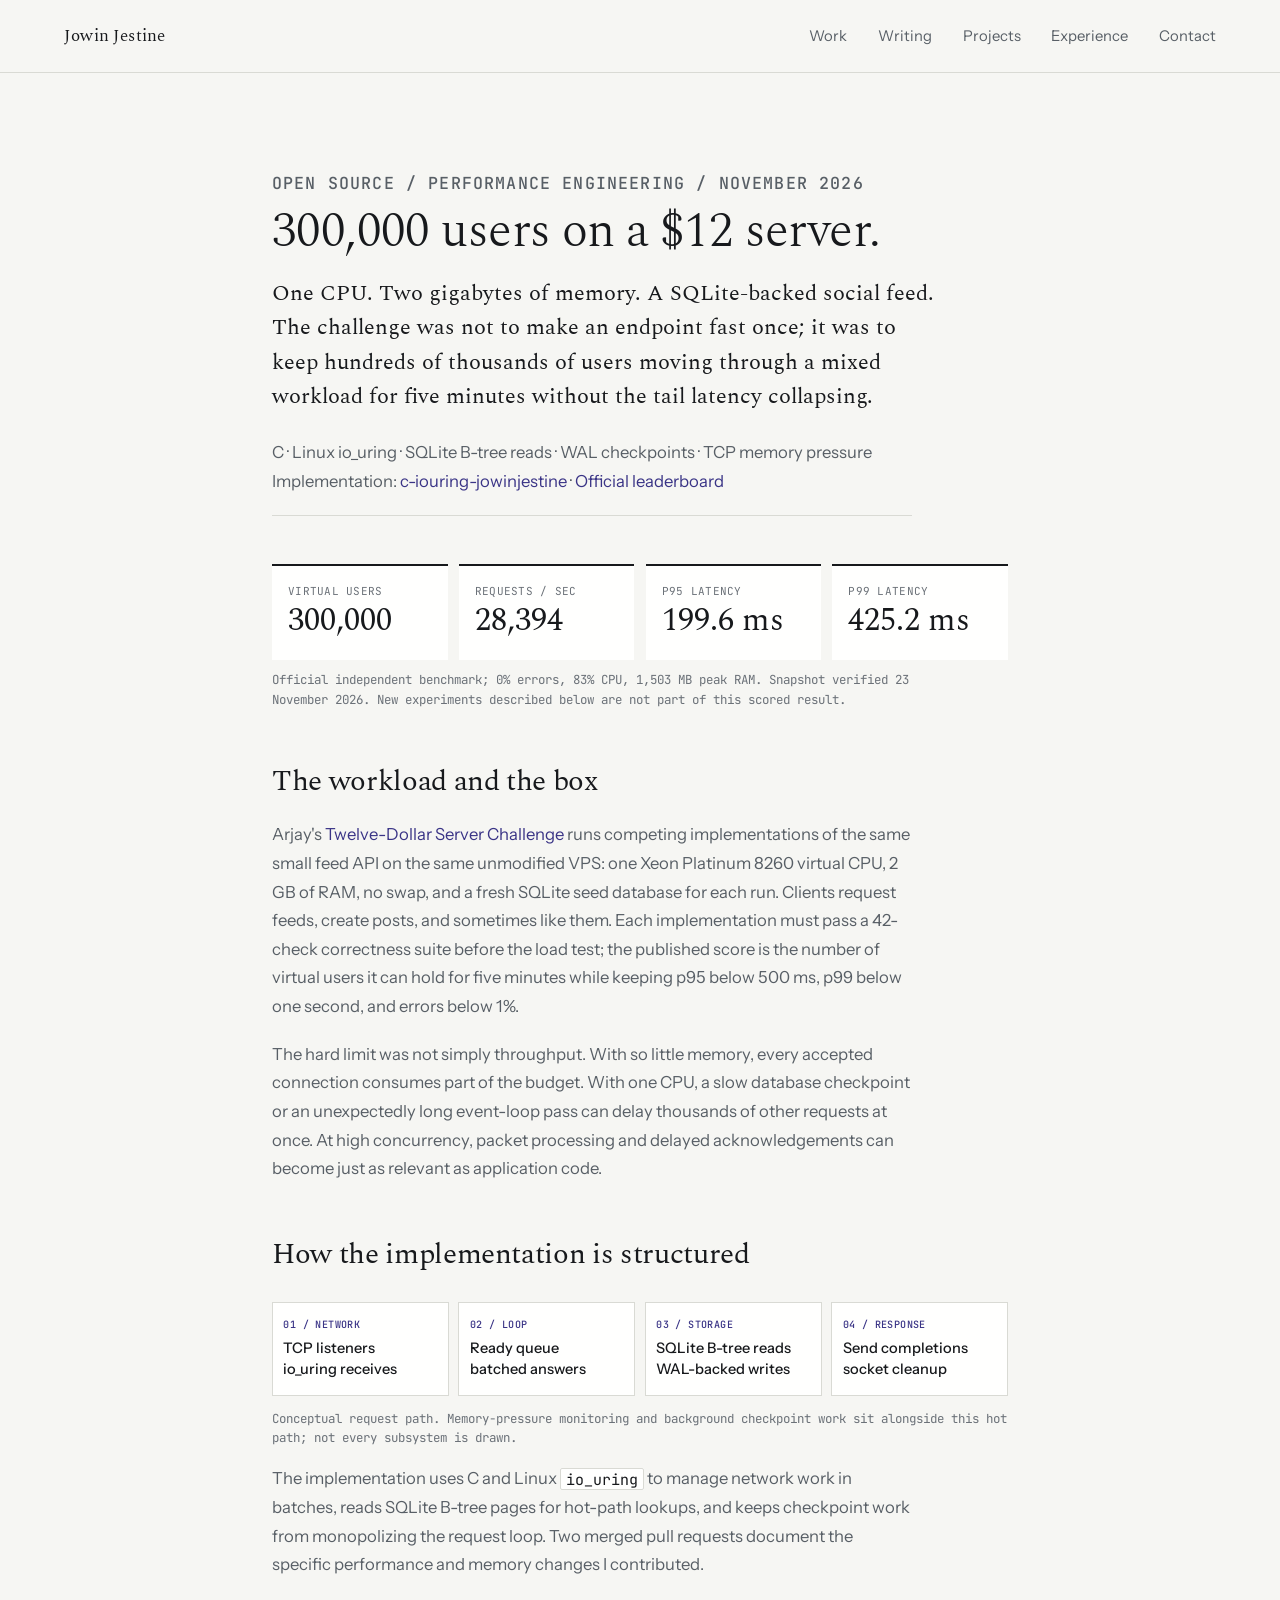
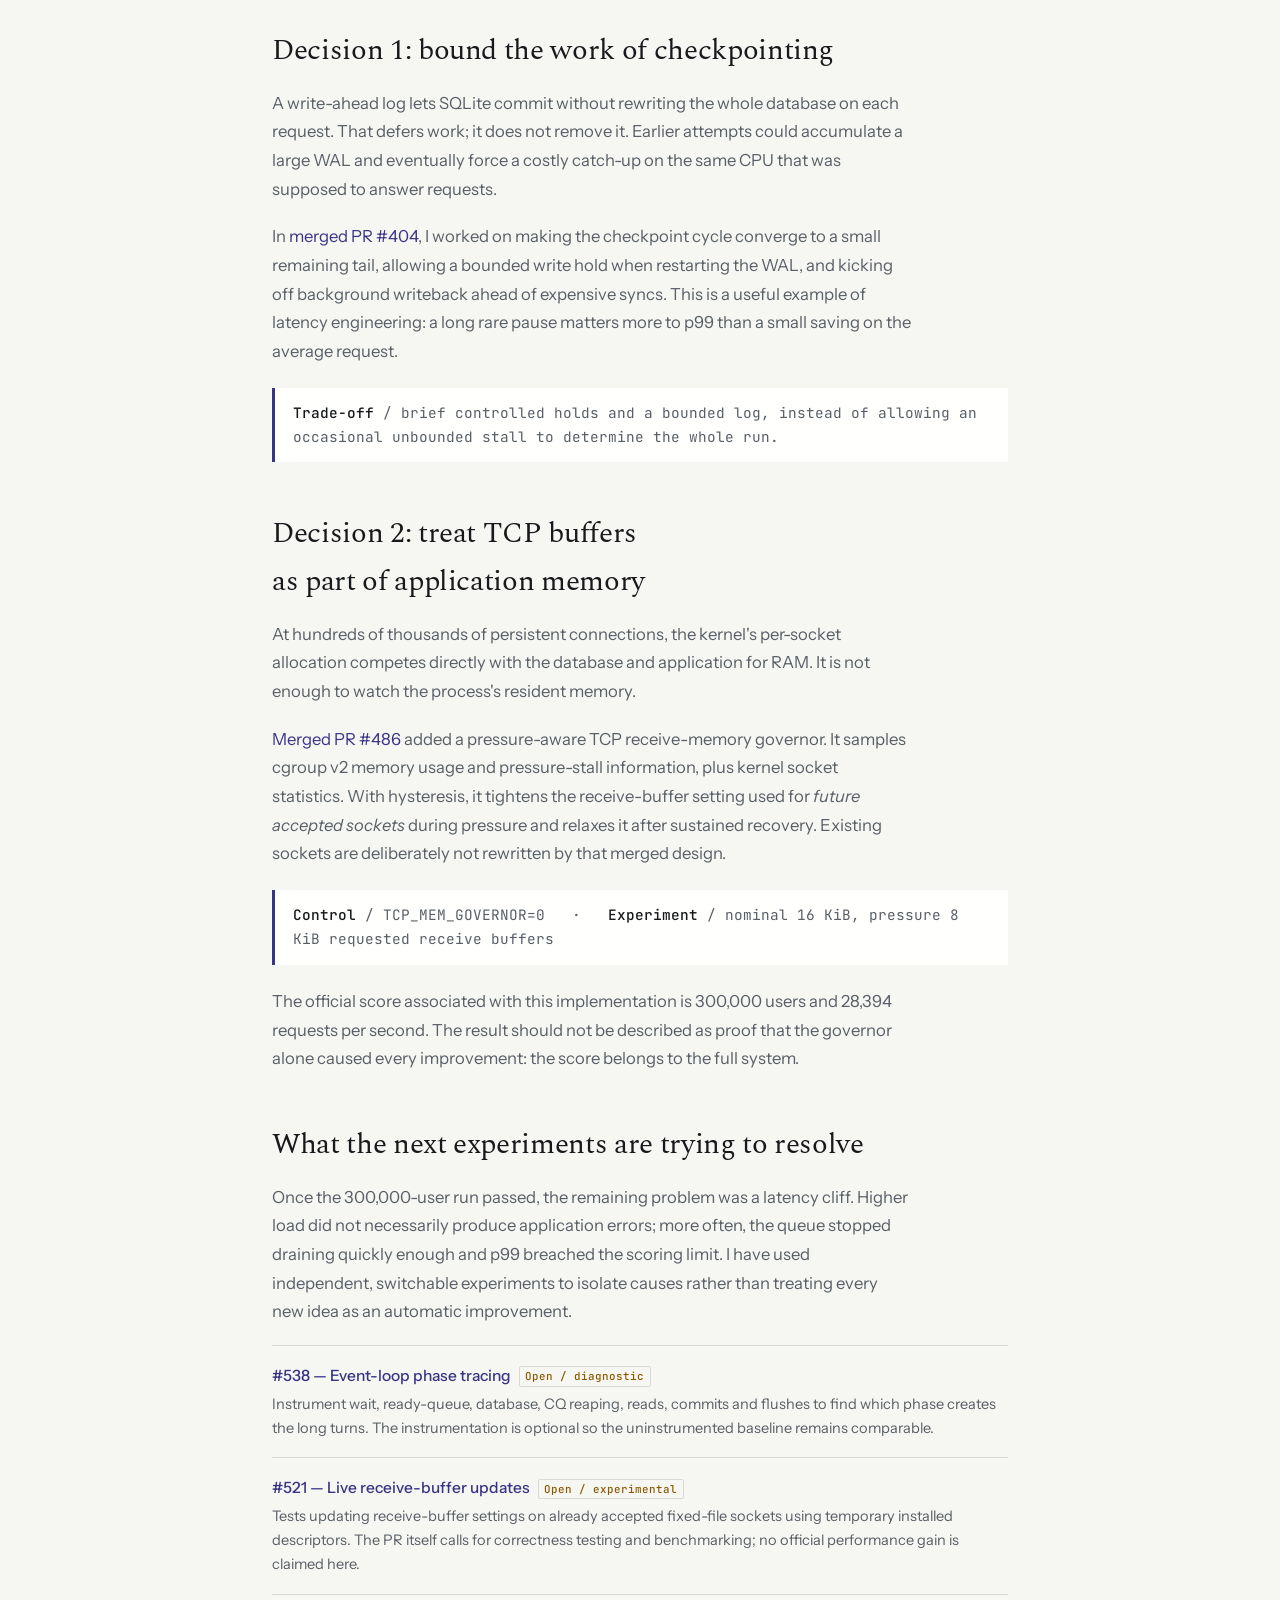
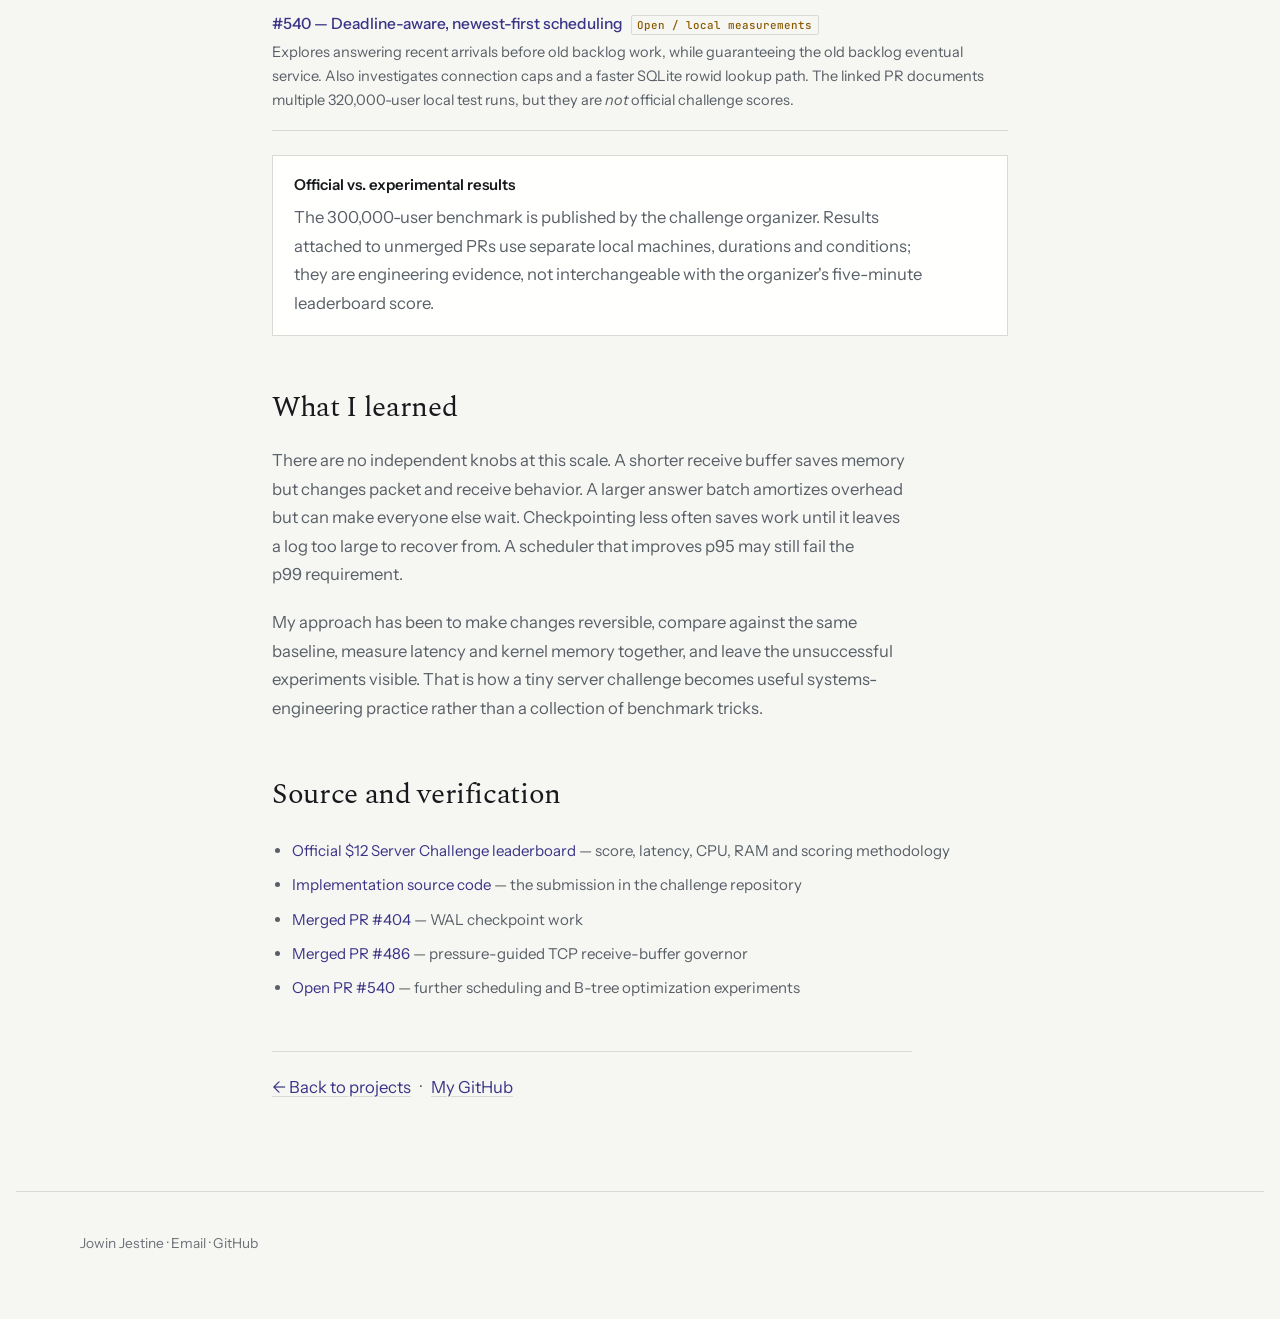
==== commit 1497dfca: "Link to official $12 Server Challenge leaderboard on projects/twelve-dollar-server.html" ====
--- a/projects/twelve-dollar-server.html
+++ b/projects/twelve-dollar-server.html
@@ -33,7 +33,7 @@
   <p class="challenge-kicker">Open source / performance engineering / November 2026</p>
   <h1>300,000 users on a $12 server.</h1>
   <p class="challenge-lede">One CPU. Two gigabytes of memory. A SQLite-backed social feed. The challenge was not to make an endpoint fast once; it was to keep hundreds of thousands of users moving through a mixed workload for five minutes without the tail latency collapsing.</p>
-  <p class="post-meta">C · Linux io_uring · SQLite B-tree reads · WAL checkpoints · TCP memory pressure<br />Implementation: <a href="https://github.com/arjaythedev/twelve-dollar-server-challenge/tree/main/submissions/c-iouring-jowinjestine">c-iouring-jowinjestine</a> · <a href="https://benchmarks.arjaythedev.com/12-dollar-server/leaderboard">Official results</a></p>
+  <p class="post-meta">C · Linux io_uring · SQLite B-tree reads · WAL checkpoints · TCP memory pressure<br />Implementation: <a href="https://github.com/arjaythedev/twelve-dollar-server-challenge/tree/main/submissions/c-iouring-jowinjestine">c-iouring-jowinjestine</a> · <a href="https://benchmarks.arjaythedev.com/12-dollar-server">Official leaderboard</a></p>
 
   <dl class="challenge-metrics" aria-label="Official five-minute hold results">
     <div><dt>Virtual users</dt><dd>300,000</dd></div>
@@ -83,7 +83,7 @@
 
   <h2>Source and verification</h2>
   <ul class="challenge-sources">
-    <li><a href="https://benchmarks.arjaythedev.com/12-dollar-server/leaderboard">Official $12 Server Challenge leaderboard</a> — score, latency, CPU, RAM and scoring methodology</li>
+    <li><a href="https://benchmarks.arjaythedev.com/12-dollar-server">Official $12 Server Challenge leaderboard</a> — score, latency, CPU, RAM and scoring methodology</li>
     <li><a href="https://github.com/arjaythedev/twelve-dollar-server-challenge/tree/main/submissions/c-iouring-jowinjestine">Implementation source code</a> — the submission in the challenge repository</li>
     <li><a href="https://github.com/arjaythedev/twelve-dollar-server-challenge/pull/404">Merged PR #404</a> — WAL checkpoint work</li>
     <li><a href="https://github.com/arjaythedev/twelve-dollar-server-challenge/pull/486">Merged PR #486</a> — pressure-guided TCP receive-buffer governor</li>
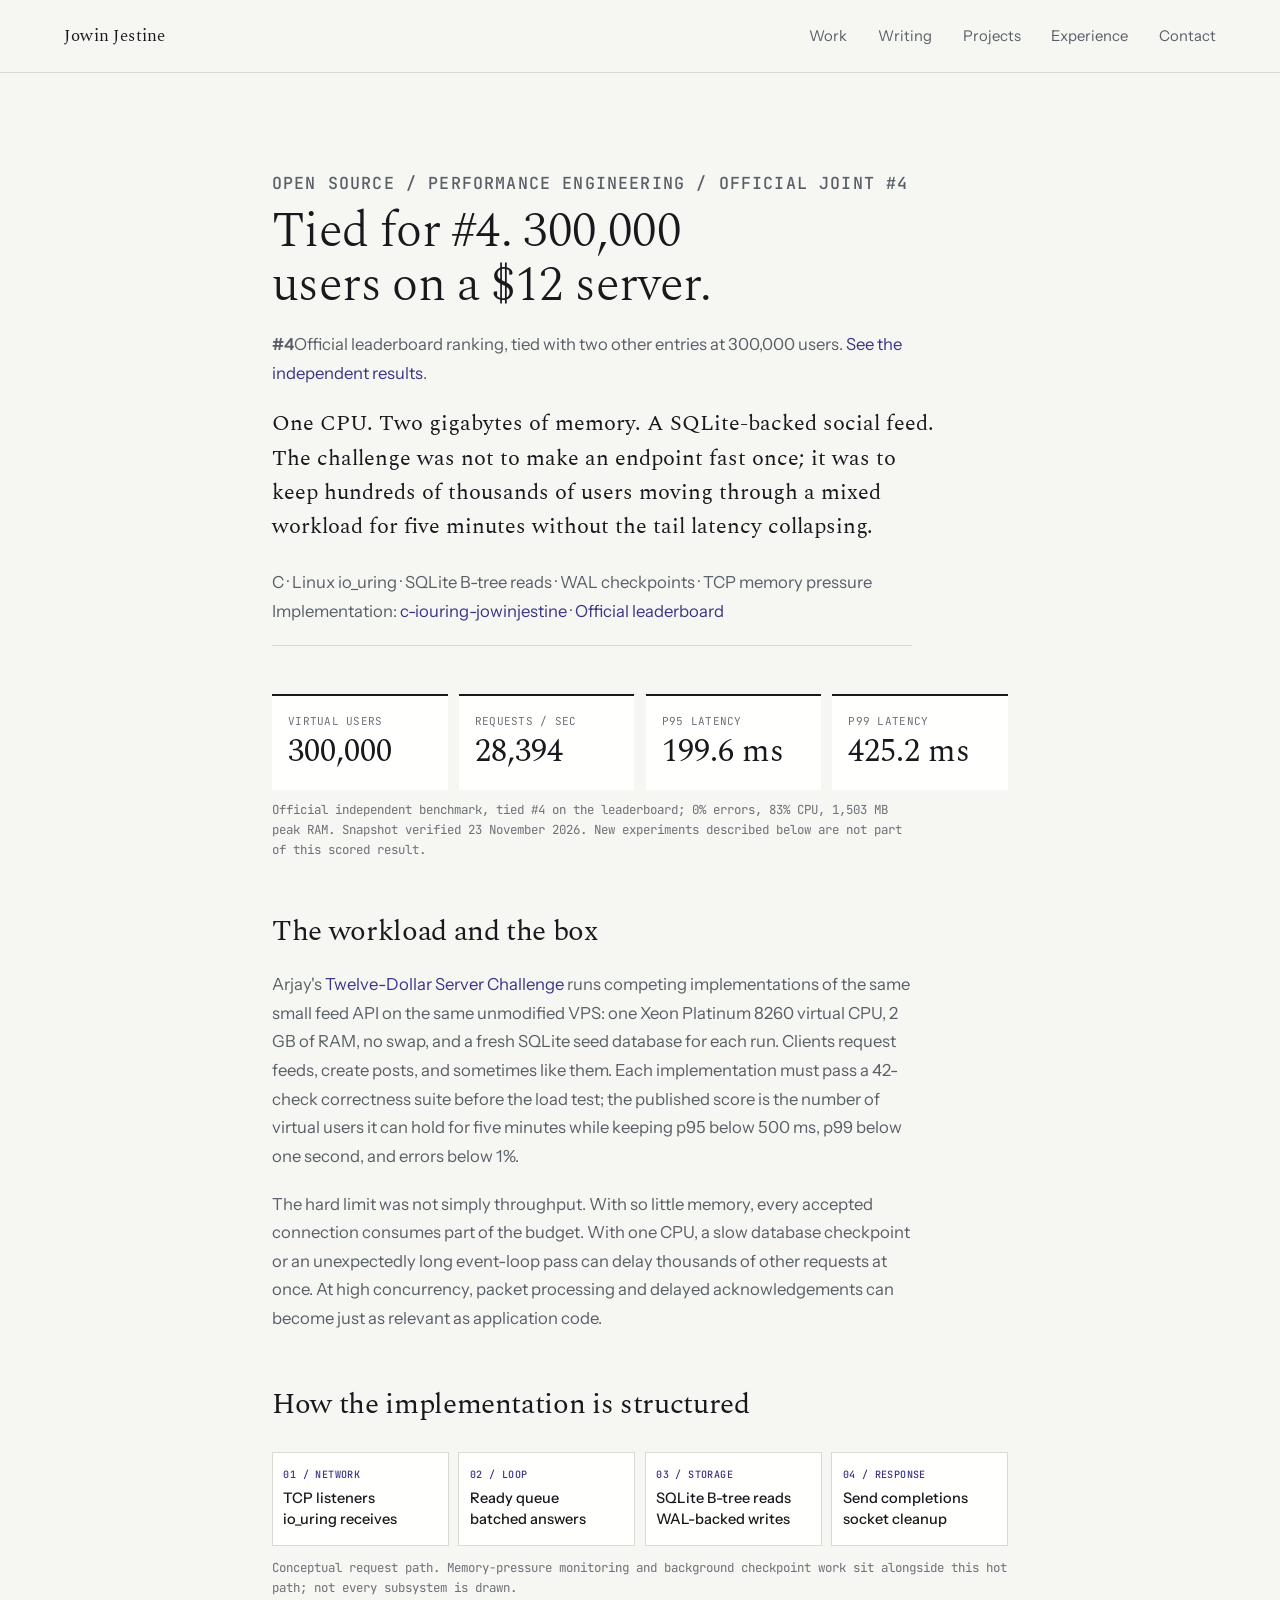
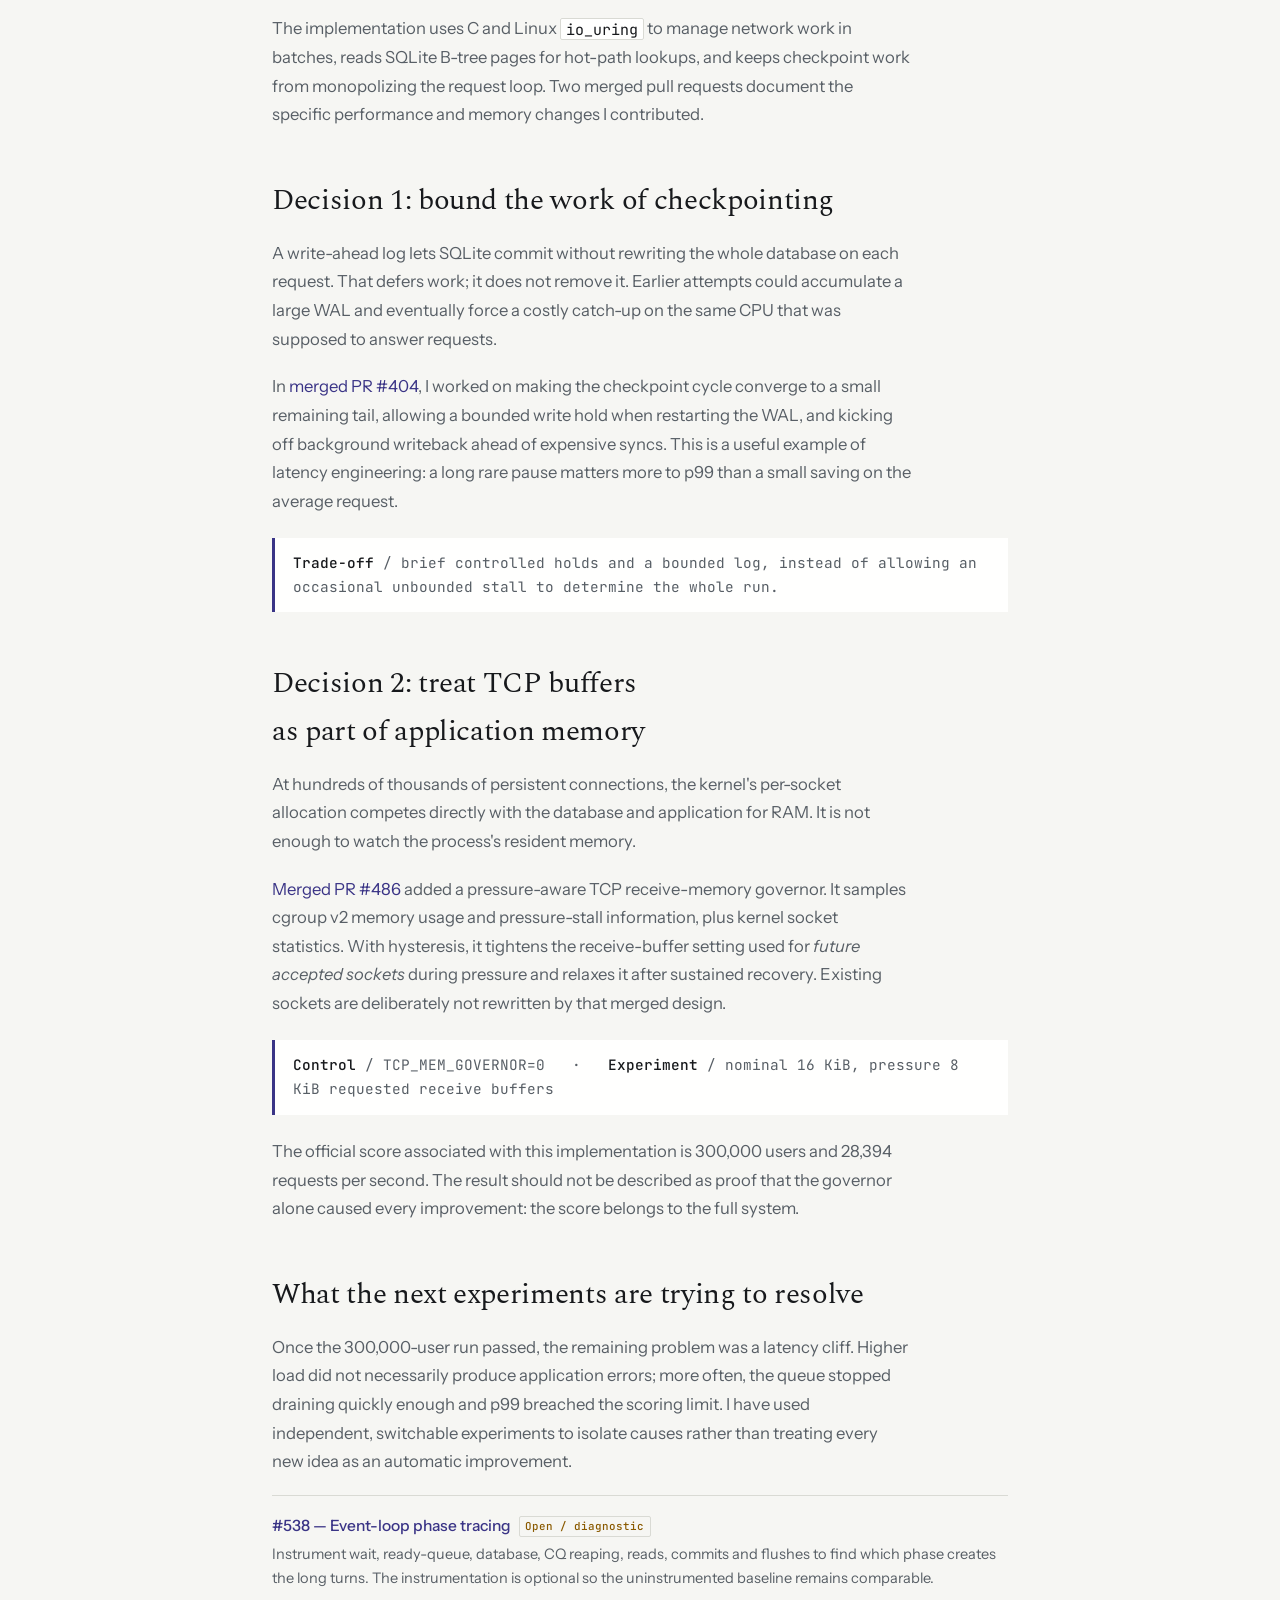
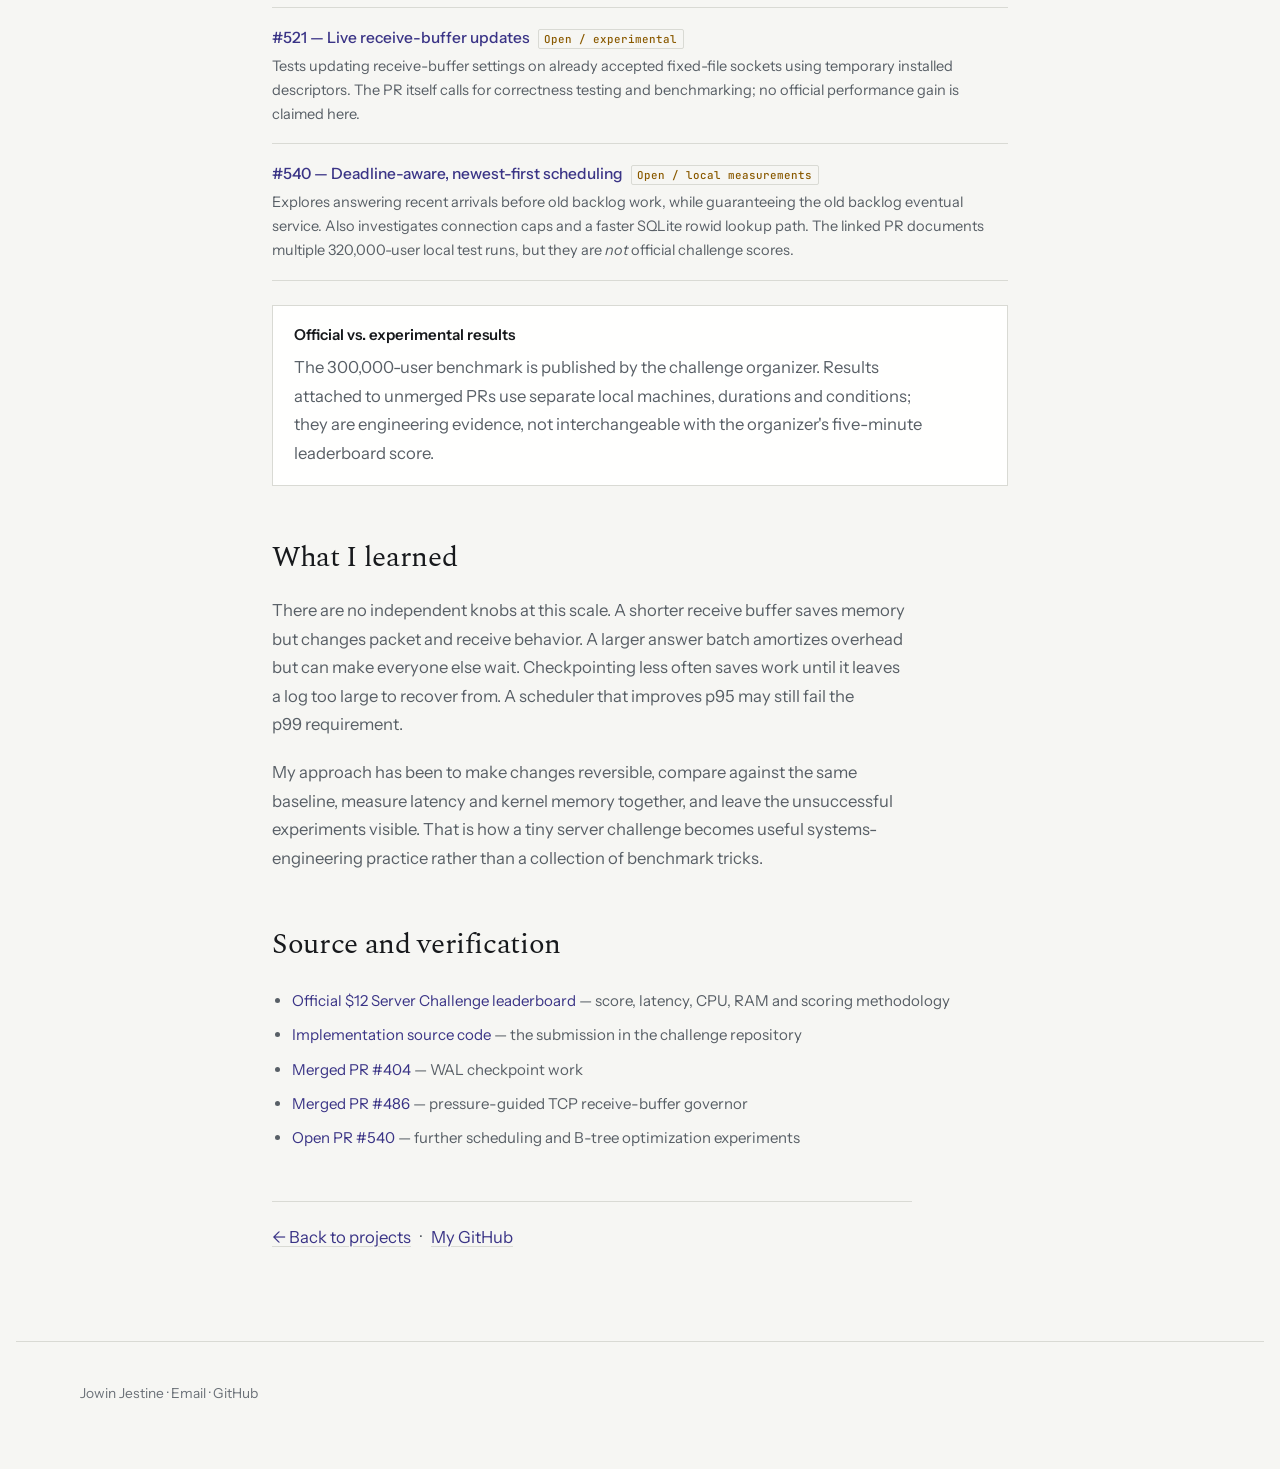
==== commit 378374bb: "Show tied fourth-place result prominently in challenge case study" ====
--- a/projects/twelve-dollar-server.html
+++ b/projects/twelve-dollar-server.html
@@ -3,13 +3,13 @@
 <head>
 <meta charset="UTF-8" />
 <meta name="viewport" content="width=device-width, initial-scale=1" />
-<title>300,000 users on a $12 server — Jowin Jestine</title>
+<title>Tied #4: 300,000 users on a $12 server — Jowin Jestine</title>
 <meta name="description" content="Engineering case study: 300,000 concurrent virtual users and 28,394 requests/second on one 1-vCPU, 2-GB server, with C, io_uring, SQLite and pressure-aware memory control. Verified leaderboard results and the PR history." />
 <meta name="theme-color" content="#f6f6f3" />
 <link rel="canonical" href="https://jowinjestine.github.io/projects/twelve-dollar-server.html" />
 <link rel="icon" href="/favicon.svg" type="image/svg+xml" />
 <meta property="og:type" content="article" />
-<meta property="og:title" content="300,000 users on a $12 server — Jowin Jestine" />
+<meta property="og:title" content="Tied #4 on the $12 Server Challenge — Jowin Jestine" />
 <meta property="og:description" content="What 1 vCPU and 2 GB taught me about io_uring, SQLite WAL, memory pressure and tail latency." />
 <meta property="og:url" content="https://jowinjestine.github.io/projects/twelve-dollar-server.html" />
 <meta property="og:image" content="https://jowinjestine.github.io/og-image.png" />
@@ -30,8 +30,9 @@
 </header>
 <main id="main">
 <article class="post challenge-post">
-  <p class="challenge-kicker">Open source / performance engineering / November 2026</p>
-  <h1>300,000 users on a $12 server.</h1>
+  <p class="challenge-kicker">Open source / performance engineering / official joint #4</p>
+  <h1>Tied for #4. 300,000 users on a $12 server.</h1>
+  <p class="challenge-rank"><strong>#4</strong><span>Official leaderboard ranking, tied with two other entries at 300,000 users. <a href="https://benchmarks.arjaythedev.com/12-dollar-server">See the independent results</a>.</span></p>
   <p class="challenge-lede">One CPU. Two gigabytes of memory. A SQLite-backed social feed. The challenge was not to make an endpoint fast once; it was to keep hundreds of thousands of users moving through a mixed workload for five minutes without the tail latency collapsing.</p>
   <p class="post-meta">C · Linux io_uring · SQLite B-tree reads · WAL checkpoints · TCP memory pressure<br />Implementation: <a href="https://github.com/arjaythedev/twelve-dollar-server-challenge/tree/main/submissions/c-iouring-jowinjestine">c-iouring-jowinjestine</a> · <a href="https://benchmarks.arjaythedev.com/12-dollar-server">Official leaderboard</a></p>
 
@@ -41,7 +42,7 @@
     <div><dt>p95 latency</dt><dd>199.6 ms</dd></div>
     <div><dt>p99 latency</dt><dd>425.2 ms</dd></div>
   </dl>
-  <p class="challenge-caption">Official independent benchmark; 0% errors, 83% CPU, 1,503 MB peak RAM. Snapshot verified 23 November 2026. New experiments described below are not part of this scored result.</p>
+  <p class="challenge-caption">Official independent benchmark, tied #4 on the leaderboard; 0% errors, 83% CPU, 1,503 MB peak RAM. Snapshot verified 23 November 2026. New experiments described below are not part of this scored result.</p>
 
   <h2>The workload and the box</h2>
   <p>Arjay's <a href="https://github.com/arjaythedev/twelve-dollar-server-challenge">Twelve-Dollar Server Challenge</a> runs competing implementations of the same small feed API on the same unmodified VPS: one Xeon Platinum 8260 virtual CPU, 2 GB of RAM, no swap, and a fresh SQLite seed database for each run. Clients request feeds, create posts, and sometimes like them. Each implementation must pass a 42-check correctness suite before the load test; the published score is the number of virtual users it can hold for five minutes while keeping p95 below 500 ms, p99 below one second, and errors below 1%.</p>
